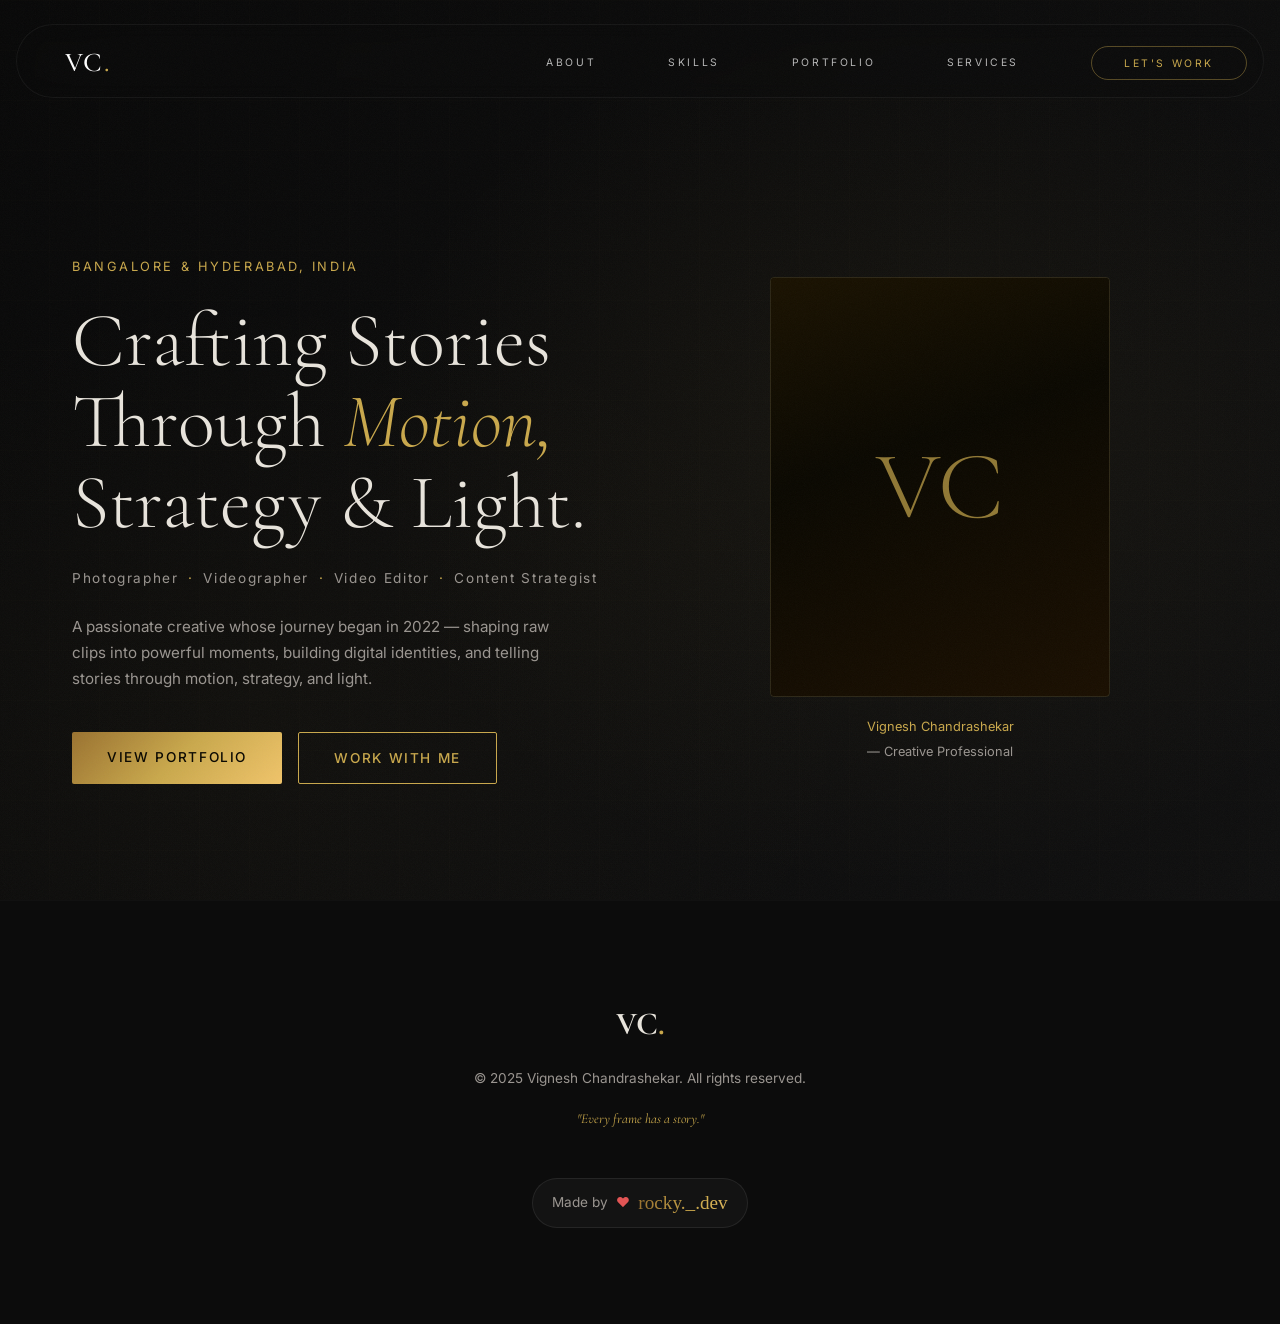
==== index.html @ b535d7fc "Fix: Finalized .html extensions across all pages and buttons for local PC stability" ====
<!DOCTYPE html>
<html lang="en">

<head>
    <meta charset="UTF-8" />
    <meta name="viewport" content="width=device-width, initial-scale=1.0" />
    <title>Vignesh Chandrashekar — Photographer · Videographer · Creative</title>
    <meta name="description"
        content="Vignesh Chandrashekar is a cinematic photographer, videographer, video editor and content strategist based in Bangalore & Hyderabad, India." />
    <link rel="preconnect" href="https://fonts.googleapis.com" />
    <link rel="preconnect" href="https://fonts.gstatic.com" crossorigin />
    <link
        href="https://fonts.googleapis.com/css2?family=Cormorant+Garamond:ital,wght@0,300;0,400;0,600;0,700;1,400&family=Inter:wght@300;400;500;600&display=swap"
        rel="stylesheet" />
    <link rel="stylesheet" href="style.css" />
</head>

<body>
    <div class="grain"></div>

    <nav id="navbar">
        <div class="nav-inner">
            <a href="./" class="nav-logo">VC<span class="gold">.</span></a>
            <ul class="nav-links">
                <li><a href="about.html">About</a></li>
                <li><a href="skills.html">Skills</a></li>
                <li><a href="portfolio.html">Portfolio</a></li>
                <li><a href="services.html">Services</a></li>
                <li><a href="contact.html" class="cta-nav">Let's Work</a></li>
            </ul>
            <button class="hamburger" id="hamburger"><span></span><span></span><span></span></button>
        </div>
    </nav>

    <div class="mobile-menu" id="mobileMenu">
        <button class="close-menu" id="closeMenu">✕</button>
        <ul>
            <li><a href="about.html" class="mmlink">About</a></li>
            <li><a href="skills.html" class="mmlink">Skills</a></li>
            <li><a href="portfolio.html" class="mmlink">Portfolio</a></li>
            <li><a href="services.html" class="mmlink">Services</a></li>
            <li><a href="contact.html" class="mmlink">Contact</a></li>
        </ul>
    </div>

    <!-- HERO -->
    <section id="home" class="hero">
        <div class="hero-bg"></div>
        <div class="hero-content">
            <div class="hero-text">
                <p class="hero-eyebrow reveal">Bangalore &amp; Hyderabad, India</p>
                <h1 class="hero-title reveal">Crafting Stories<br />Through <em
                        class="gold-italic">Motion,</em><br />Strategy &amp; Light.</h1>
                <p class="hero-roles reveal">
                    <span>Photographer</span><span class="dot">·</span>
                    <span>Videographer</span><span class="dot">·</span>
                    <span>Video Editor</span><span class="dot">·</span>
                    <span>Content Strategist</span>
                </p>
                <p class="hero-bio reveal">A passionate creative whose journey began in 2022 — shaping raw clips into
                    powerful moments, building digital identities, and telling stories through motion, strategy, and
                    light.</p>
                <div class="hero-ctas reveal">
                    <a href="portfolio.html" class="btn btn-gold">View Portfolio</a>
                    <a href="contact.html" class="btn btn-outline">Work With Me</a>
                </div>
            </div>
            <div class="hero-portrait reveal">
                <div class="portrait-frame">
                    <div class="portrait-glow"></div>
                    <div class="portrait-fallback" id="portraitFallback"><span class="monogram">VC</span></div>
                </div>
                <div class="portrait-label"><span class="gold">Vignesh Chandrashekar</span><span>— Creative
                        Professional</span></div>
            </div>
        </div>
    </section>

    <footer>
        <div class="footer-inner">
            <div class="footer-logo">VC<span class="gold">.</span></div>
            <p>© 2025 Vignesh Chandrashekar. All rights reserved.</p>
            <p class="footer-quote">"Every frame has a story."</p>
            <!-- Website Branding -->
            <a href="https://discord.gg/3VXTcXyRDQ" target="_blank" class="footer-signature">
                <span>Made by</span>
                <span class="heart">❤</span>
                <span class="name">rocky._.dev</span>
            </a>
        </div>
    </footer>

    <script src="script.js"></script>
</body>

</html>
---- style.css ----
/* ══════════════════════════════════════════
   Vignesh Chandrashekar — Portfolio
   Dark Cinematic Luxury Design
══════════════════════════════════════════ */

*,
*::before,
*::after {
    box-sizing: border-box;
    margin: 0;
    padding: 0;
}

@import url('https://fonts.googleapis.com/css2?family=Satisfy&display=swap');

:root {
    --gold: #c9a84c;
    --gold-light: #f0c46a;
    --gold-dark: #9a7230;
    --bg: #0c0c0c;
    --bg2: #111111;
    --bg3: #161616;
    --surface: #1a1a1a;
    --border: rgba(201, 168, 76, 0.15);
    --text: #e8e4dc;
    --text-dim: #9a9590;
    --font-serif: 'Cormorant Garamond', Georgia, serif;
    --font-sans: 'Inter', system-ui, sans-serif;
}

html {
    scroll-behavior: smooth;
}

body {
    background: var(--bg);
    color: var(--text);
    font-family: var(--font-sans);
    font-size: 16px;
    line-height: 1.7;
    overflow-x: hidden;
}

/* ── Film Grain ── */
.grain {
    position: fixed;
    inset: 0;
    z-index: 1000;
    pointer-events: none;
    opacity: 0.035;
    background-image: url("data:image/svg+xml,%3Csvg viewBox='0 0 256 256' xmlns='http://www.w3.org/2000/svg'%3E%3Cfilter id='n'%3E%3CfeTurbulence type='fractalNoise' baseFrequency='0.9' numOctaves='4' stitchTiles='stitch'/%3E%3C/filter%3E%3Crect width='100%25' height='100%25' filter='url(%23n)'/%3E%3C/svg%3E");
    background-repeat: repeat;
    background-size: 200px;
}

/* ── Utilities ── */
.gold {
    color: var(--gold);
}

.gold-italic {
    color: var(--gold);
    font-style: italic;
}

.container {
    max-width: 1200px;
    margin: 0 auto;
    padding: 0 2rem;
}

.section {
    padding: 100px 0;
}

.dark-alt {
    background: var(--bg2);
}

/* ── NAV ── */
#navbar {
    position: fixed;
    top: 1.5rem;
    left: 50%;
    transform: translateX(-50%);
    width: calc(100% - 2rem);
    max-width: 1400px;
    z-index: 900;
    padding: 0.8rem 3rem;
    background: rgba(10, 10, 10, 0.4);
    /* Very transparent */
    backdrop-filter: blur(8px);
    -webkit-backdrop-filter: blur(8px);
    border: 1px solid rgba(255, 255, 255, 0.05);
    /* Very thin light border */
    border-radius: 100px;
    transition: all 0.4s cubic-bezier(0.16, 1, 0.3, 1);
}

#navbar.scrolled {
    top: 1rem;
    background: rgba(10, 10, 10, 0.85);
    border-color: rgba(201, 168, 76, 0.15);
    box-shadow: 0 10px 30px rgba(0, 0, 0, 0.6);
}

.nav-inner {
    width: 100%;
    display: flex;
    align-items: center;
    justify-content: space-between;
}

.nav-logo {
    font-family: var(--font-serif);
    font-size: 1.7rem;
    /* matches image */
    font-weight: 500;
    color: #fff;
    text-decoration: none;
    letter-spacing: .05em;
    position: relative;
    top: 2px;
}

.nav-logo .gold {
    color: var(--gold);
}

.nav-links {
    list-style: none;
    display: flex;
    align-items: center;
    gap: 4.5rem;
    /* Wide gap */
    transform: translateX(2rem);
    /* Centering shift based on reference */
}

.nav-links a {
    color: rgba(255, 255, 255, 0.7);
    /* Muted white */
    text-decoration: none;
    font-size: .65rem;
    /* Small text */
    font-weight: 400;
    /* Thin text */
    letter-spacing: .25em;
    /* Extremely wide tracking */
    text-transform: uppercase;
    transition: color 0.3s ease;
}

.nav-links a.active-link,
.nav-links a.nav-active,
.nav-links a:hover {
    color: var(--gold) !important;
    transform: translateY(-1px);
}

.cta-nav {
    border: 1px solid rgba(201, 168, 76, 0.4) !important;
    /* Gold border */
    background: transparent;
    color: var(--gold) !important;
    padding: .6rem 2rem;
    border-radius: 100px;
    font-size: .65rem !important;
    /* Matches small text */
    letter-spacing: .25em;
    /* Matches links */
    transition: all .4s cubic-bezier(0.16, 1, 0.3, 1) !important;
    font-weight: 500;
}

.cta-nav:hover {
    background: rgba(201, 168, 76, 0.1) !important;
    border-color: var(--gold) !important;
    color: #fff !important;
}

/* ── Hamburger ── */
.hamburger {
    display: none;
    background: none;
    border: none;
    cursor: pointer;
    flex-direction: column;
    gap: 5px;
    padding: 4px;
}

.hamburger span {
    display: block;
    width: 24px;
    height: 1.5px;
    background: var(--text);
    transition: all .3s;
}

/* ── Mobile Menu ── */
.mobile-menu {
    position: fixed;
    inset: 0;
    z-index: 950;
    background: rgba(10, 10, 10, 0.98);
    backdrop-filter: blur(20px);
    display: flex;
    flex-direction: column;
    align-items: center;
    justify-content: center;
    transform: translateX(100%);
    transition: transform .4s cubic-bezier(.77, 0, .18, 1);
}

.mobile-menu.open {
    transform: translateX(0);
}

.mobile-menu ul {
    list-style: none;
    text-align: center;
}

.mobile-menu ul li {
    margin: 1.5rem 0;
}

.mobile-menu a {
    font-family: var(--font-serif);
    font-size: 2.5rem;
    color: var(--text);
    text-decoration: none;
    transition: color .3s;
}

.mobile-menu a:hover {
    color: var(--gold);
}

.close-menu {
    position: absolute;
    top: 1.5rem;
    right: 2rem;
    background: none;
    border: none;
    color: var(--text);
    font-size: 1.5rem;
    cursor: pointer;
}

/* ── HERO ── */
.hero {
    min-height: 100vh;
    display: flex;
    align-items: center;
    position: relative;
    overflow: hidden;
}

.hero-bg {
    position: absolute;
    inset: 0;
    background: radial-gradient(ellipse 60% 70% at 70% 50%, rgba(201, 168, 76, 0.06) 0%, transparent 70%),
        radial-gradient(ellipse 80% 80% at 20% 80%, rgba(201, 168, 76, 0.03) 0%, transparent 60%),
        linear-gradient(135deg, #080808 0%, #0f0f0f 100%);
}

.hero-bg::after {
    content: '';
    position: absolute;
    inset: 0;
    background: repeating-linear-gradient(0deg, transparent, transparent 49px, rgba(201, 168, 76, 0.02) 50px),
        repeating-linear-gradient(90deg, transparent, transparent 49px, rgba(201, 168, 76, 0.02) 50px);
}

.hero-content {
    position: relative;
    z-index: 2;
    max-width: 1200px;
    margin: 0 auto;
    padding: 0 2rem;
    display: grid;
    grid-template-columns: 1fr 1fr;
    gap: 4rem;
    align-items: center;
    width: 100%;
    padding-top: 140px;
}

.hero-eyebrow {
    font-size: .8rem;
    letter-spacing: .2em;
    text-transform: uppercase;
    color: var(--gold);
    margin-bottom: 1.5rem;
}

.hero-title {
    font-family: var(--font-serif);
    font-size: clamp(3rem, 6vw, 5.5rem);
    font-weight: 300;
    line-height: 1.05;
    margin-bottom: 1.5rem;
    color: var(--text);
}

.hero-roles {
    font-size: .85rem;
    letter-spacing: .12em;
    color: var(--text-dim);
    margin-bottom: 1.5rem;
    display: flex;
    flex-wrap: wrap;
    gap: .4rem .6rem;
}

.hero-roles .dot {
    color: var(--gold);
}

.hero-bio {
    color: var(--text-dim);
    font-size: .95rem;
    max-width: 480px;
    margin-bottom: 2.5rem;
}

.hero-ctas {
    display: flex;
    gap: 1rem;
    flex-wrap: wrap;
}

/* ── Portrait ── */
.hero-portrait {
    display: flex;
    flex-direction: column;
    align-items: center;
    gap: 1.2rem;
}

.portrait-frame {
    width: 340px;
    height: 420px;
    position: relative;
    border: 1px solid var(--border);
    border-radius: 4px;
    overflow: hidden;
}

.portrait-glow {
    position: absolute;
    inset: -2px;
    background: linear-gradient(135deg, transparent 40%, rgba(201, 168, 76, 0.3) 100%);
    z-index: 1;
    pointer-events: none;
}

.portrait-fallback {
    position: absolute;
    inset: 0;
    z-index: 2;
    display: flex;
    align-items: center;
    justify-content: center;
    background: linear-gradient(160deg, #1a1200 0%, #0a0800 40%, #1a0f00 100%);
}

.monogram {
    font-family: var(--font-serif);
    font-size: 6rem;
    color: var(--gold);
    font-weight: 300;
    opacity: .7;
}

.portrait-label {
    display: flex;
    flex-direction: column;
    align-items: center;
    gap: .2rem;
    font-size: .8rem;
    text-align: center;
}

.portrait-label span:last-child {
    color: var(--text-dim);
}

/* ── Buttons ── */
.btn {
    display: inline-block;
    padding: .85rem 2.2rem;
    font-size: .85rem;
    font-weight: 500;
    letter-spacing: .12em;
    text-transform: uppercase;
    text-decoration: none;
    border: none;
    cursor: pointer;
    border-radius: 2px;
    transition: all .3s;
}

.btn-gold {
    background: linear-gradient(135deg, var(--gold-dark), var(--gold), var(--gold-light));
    color: #0a0800;
}

.btn-gold:hover {
    transform: translateY(-2px);
    box-shadow: 0 8px 30px rgba(201, 168, 76, 0.35);
    filter: brightness(1.1);
}

.btn-outline {
    background: transparent;
    border: 1px solid var(--gold);
    color: var(--gold);
}

.btn-outline:hover {
    background: var(--gold);
    color: #000;
}

.btn-full {
    width: 100%;
    text-align: center;
}

/* ── Section Header ── */
.section-header {
    margin-bottom: 4rem;
}

.section-tag {
    font-size: .75rem;
    letter-spacing: .25em;
    text-transform: uppercase;
    color: var(--gold);
    display: block;
    margin-bottom: 1rem;
}

.section-header h2 {
    font-family: var(--font-serif);
    font-size: clamp(2.2rem, 4vw, 3.5rem);
    font-weight: 300;
    line-height: 1.15;
}

/* ── ABOUT ── */
.about-grid {
    display: grid;
    grid-template-columns: 1fr 1fr;
    gap: 5rem;
    align-items: start;
}

.about-story p {
    margin-bottom: 1.4rem;
    color: var(--text-dim);
    line-height: 1.9;
}

.about-story p strong.gold {
    font-weight: 600;
}

.quote-text {
    font-family: var(--font-serif);
    font-size: 1.25rem;
    font-style: italic;
    color: var(--gold) !important;
    border-left: 2px solid var(--gold);
    padding-left: 1.5rem;
    margin-top: 2rem !important;
}

.timeline {
    position: relative;
}

.timeline::before {
    content: '';
    position: absolute;
    left: 10px;
    top: 0;
    bottom: 0;
    width: 1px;
    background: linear-gradient(to bottom, var(--gold), transparent);
}

.timeline-item {
    display: flex;
    gap: 1.5rem;
    margin-bottom: 2.5rem;
    position: relative;
}

.tl-dot {
    width: 20px;
    height: 20px;
    border-radius: 50%;
    border: 1px solid var(--text-dim);
    background: var(--bg);
    flex-shrink: 0;
    margin-top: 4px;
    position: relative;
    z-index: 1;
}

.gold-dot {
    border-color: var(--gold);
    background: radial-gradient(circle, rgba(201, 168, 76, 0.3), transparent);
    box-shadow: 0 0 10px rgba(201, 168, 76, 0.3);
}

.tl-content {
    flex: 1;
}

.tl-year {
    font-size: .72rem;
    letter-spacing: .15em;
    text-transform: uppercase;
    color: var(--gold);
    display: block;
    margin-bottom: .3rem;
}

.tl-content h4 {
    font-family: var(--font-serif);
    font-size: 1.1rem;
    margin-bottom: .3rem;
}

.tl-content p {
    font-size: .88rem;
    color: var(--text-dim);
}

/* ── SKILLS ── */
.skills-grid {
    display: grid;
    grid-template-columns: repeat(4, 1fr);
    gap: 1.5rem;
}

.skill-card {
    background: var(--surface);
    border: 1px solid var(--border);
    border-radius: 4px;
    padding: 2rem 1.5rem;
    transition: border-color .3s, transform .3s, box-shadow .3s;
    position: relative;
    overflow: hidden;
}

.skill-card::before {
    content: '';
    position: absolute;
    top: 0;
    left: 0;
    right: 0;
    height: 2px;
    background: linear-gradient(90deg, transparent, var(--gold), transparent);
    transform: scaleX(0);
    transition: transform .4s;
}

.skill-card:hover {
    border-color: rgba(201, 168, 76, 0.4);
    transform: translateY(-4px);
    box-shadow: 0 20px 50px rgba(0, 0, 0, 0.5), 0 0 30px rgba(201, 168, 76, 0.06);
}

.skill-card:hover::before {
    transform: scaleX(1);
}

.skill-icon {
    font-size: 2rem;
    margin-bottom: 1rem;
}

.skill-card h3 {
    font-family: var(--font-serif);
    font-size: 1.1rem;
    margin-bottom: 1rem;
    color: var(--text);
}

.skill-card ul {
    list-style: none;
}

.skill-card ul li {
    font-size: .85rem;
    color: var(--text-dim);
    padding: .3rem 0;
    border-bottom: 1px solid rgba(255, 255, 255, 0.04);
}

/* ── PORTFOLIO ── */
.filter-tabs {
    display: flex;
    gap: .6rem;
    flex-wrap: wrap;
    margin-bottom: 3rem;
}

.filter-btn {
    background: transparent;
    border: 1px solid rgba(255, 255, 255, 0.12);
    color: var(--text-dim);
    padding: .5rem 1.2rem;
    border-radius: 2px;
    font-size: .78rem;
    letter-spacing: .1em;
    text-transform: uppercase;
    cursor: pointer;
    transition: all .3s;
}

.filter-btn:hover,
.filter-btn.active {
    border-color: var(--gold);
    color: var(--gold);
    background: rgba(201, 168, 76, 0.06);
}

.portfolio-grid {
    display: grid;
    grid-template-columns: repeat(3, 1fr);
    grid-auto-rows: 240px;
    gap: 1rem;
    margin-bottom: 4rem;
}

.portfolio-item.tall {
    grid-row: span 2;
}

.portfolio-item.wide {
    grid-column: span 2;
}

.portfolio-img {
    width: 100%;
    height: 100%;
    position: relative;
    overflow: hidden;
    border-radius: 3px;
    cursor: pointer;
    display: flex;
    align-items: center;
    justify-content: center;
    transition: transform .4s;
}

.portfolio-item:hover .portfolio-img {
    transform: scale(1.02);
}

.ph-icon {
    font-size: 3.5rem;
    opacity: .3;
    z-index: 1;
}

.portfolio-overlay {
    position: absolute;
    inset: 0;
    z-index: 2;
    background: linear-gradient(to top, rgba(0, 0, 0, 0.9) 0%, rgba(0, 0, 0, 0.3) 60%, transparent 100%);
    display: flex;
    flex-direction: column;
    justify-content: flex-end;
    padding: 1.5rem;
    opacity: 0;
    transition: opacity .35s;
}

.portfolio-item:hover .portfolio-overlay {
    opacity: 1;
}

.portfolio-overlay h4 {
    font-family: var(--font-serif);
    font-size: 1.1rem;
    color: var(--text);
}

.portfolio-overlay span {
    font-size: .75rem;
    color: var(--gold);
    letter-spacing: .1em;
}

/* Portfolio bg colours */
.bg1 {
    background: linear-gradient(135deg, #1a0a00 40%, #3d1f00);
}

.bg2 {
    background: linear-gradient(160deg, #0f0800 30%, #2a1500);
}

.bg3 {
    background: linear-gradient(135deg, #080d0f 40%, #0f2030);
}

.bg4 {
    background: linear-gradient(135deg, #0f0800 40%, #2e1600);
}

.bg5 {
    background: linear-gradient(135deg, #080f0a 40%, #0a2010);
}

.bg6 {
    background: linear-gradient(135deg, #050f08 40%, #0e2518);
}

.bg7 {
    background: linear-gradient(160deg, #0a0a14 30%, #15153a);
}

.bg8 {
    background: linear-gradient(135deg, #0f0c08 40%, #2a2010);
}

.bg9 {
    background: linear-gradient(135deg, #0f0800 40%, #30150a);
}

/* ── Case Study (Featured Project) ── */
.case-study {
    background: radial-gradient(circle at 100% 0%, rgba(201, 168, 76, 0.06) 0%, transparent 60%),
        linear-gradient(145deg, rgba(26, 26, 26, 0.95) 0%, rgba(12, 12, 12, 0.95) 100%);
    border: 1px solid rgba(255, 255, 255, 0.05);
    border-radius: 12px;
    padding: 4rem;
    position: relative;
    overflow: hidden;
    box-shadow: 0 40px 100px -20px rgba(0, 0, 0, 0.8), inset 0 1px 0 rgba(255, 255, 255, 0.08);
    transition: transform 0.4s ease, box-shadow 0.4s ease;
}

.case-study::after {
    content: '';
    position: absolute;
    inset: 0;
    border-radius: 12px;
    padding: 1px;
    background: linear-gradient(135deg, rgba(201, 168, 76, 0.4), transparent 50%, rgba(201, 168, 76, 0.1));
    -webkit-mask: linear-gradient(#fff 0 0) content-box, linear-gradient(#fff 0 0);
    -webkit-mask-composite: xor;
    mask-composite: exclude;
    pointer-events: none;
}

.case-study:hover {
    transform: translateY(-5px);
    box-shadow: 0 50px 120px -20px rgba(0, 0, 0, 0.9), 0 0 40px rgba(201, 168, 76, 0.05), inset 0 1px 0 rgba(255, 255, 255, 0.1);
}

.case-tag {
    font-size: .7rem;
    letter-spacing: .25em;
    text-transform: uppercase;
    color: var(--gold);
    margin-bottom: 2.5rem;
    display: inline-flex;
    align-items: center;
    gap: 12px;
}

.case-tag::before {
    content: '';
    width: 30px;
    height: 1px;
    background: var(--gold);
}

.case-grid {
    display: grid;
    grid-template-columns: 1fr 340px;
    gap: 4rem;
    align-items: center;
}

.case-info h3 {
    font-family: var(--font-serif);
    font-size: 2.8rem;
    margin-bottom: .8rem;
    background: linear-gradient(to right, #fff, var(--gold-light));
    -webkit-background-clip: text;
    -webkit-text-fill-color: transparent;
}

.case-sub {
    color: var(--gold);
    font-size: .9rem;
    margin-bottom: 2.5rem;
    letter-spacing: .05em;
}

.case-details {
    display: flex;
    flex-direction: column;
    gap: 1.5rem;
}

.case-detail-item {
    display: grid;
    grid-template-columns: 140px 1fr;
    gap: 1rem;
    align-items: baseline;
    padding-bottom: 1.5rem;
    border-bottom: 1px solid rgba(255, 255, 255, 0.03);
}

.case-detail-item:last-child {
    border-bottom: none;
    padding-bottom: 0;
}

.detail-label {
    font-size: .68rem;
    letter-spacing: .2em;
    text-transform: uppercase;
    color: var(--gold-dark);
}

.case-detail-item span:last-child {
    color: var(--text-dim);
    font-size: .95rem;
    line-height: 1.6;
}

.case-visual {
    display: flex;
    flex-direction: column;
    align-items: center;
    justify-content: center;
    gap: 3.5rem;
    padding: 2.5rem;
    background: rgba(0, 0, 0, 0.2);
    border-radius: 8px;
    border: 1px solid rgba(255, 255, 255, 0.02);
}

.case-icon {
    font-size: 6rem;
    line-height: 1;
    filter: drop-shadow(0 0 20px rgba(138, 43, 226, 0.5));
    transition: filter 0.4s ease, transform 0.4s ease;
}

.case-study:hover .case-icon {
    filter: drop-shadow(0 0 35px rgba(138, 43, 226, 0.8));
    transform: scale(1.05);
}

.case-stats {
    display: flex;
    gap: 2.5rem;
    width: 100%;
    justify-content: center;
}

.stat {
    text-align: center;
}

.stat-num {
    display: block;
    font-family: var(--font-serif);
    font-size: 2.2rem;
    color: var(--gold);
    line-height: 1.1;
    margin-bottom: .4rem;
}

.stat-label {
    font-size: .68rem;
    letter-spacing: .15em;
    color: var(--text-dim);
    text-transform: uppercase;
}

/* ── SERVICES ── */
.services-grid {
    display: grid;
    grid-template-columns: repeat(3, 1fr);
    gap: 2rem;
}

.service-card {
    background: linear-gradient(160deg, rgba(26, 26, 26, 0.95) 0%, rgba(12, 12, 12, 0.95) 100%);
    border: 1px solid rgba(255, 255, 255, 0.03);
    border-radius: 12px;
    padding: 3.5rem 2.5rem;
    display: flex;
    flex-direction: column;
    gap: 1.5rem;
    transition: transform 0.4s cubic-bezier(0.16, 1, 0.3, 1), box-shadow 0.4s ease, border-color 0.4s ease;
    position: relative;
    overflow: hidden;
    box-shadow: 0 40px 100px -20px rgba(0, 0, 0, 0.8), inset 0 1px 0 rgba(255, 255, 255, 0.04);
}

.service-card::before {
    content: '';
    position: absolute;
    top: 0;
    left: 0;
    right: 0;
    height: 3px;
    background: linear-gradient(90deg, transparent, var(--gold-dark), var(--gold-light), var(--gold-dark), transparent);
    opacity: 0.5;
    transition: opacity 0.4s ease;
}

.service-card::after {
    content: '';
    position: absolute;
    inset: 0;
    border-radius: 12px;
    padding: 1px;
    background: linear-gradient(135deg, rgba(201, 168, 76, 0.2), transparent 40%, rgba(201, 168, 76, 0.05));
    -webkit-mask: linear-gradient(#fff 0 0) content-box, linear-gradient(#fff 0 0);
    -webkit-mask-composite: xor;
    mask-composite: exclude;
    pointer-events: none;
    opacity: 0;
    transition: opacity 0.4s ease;
}

.service-card:hover {
    transform: translateY(-8px);
    border-color: rgba(255, 255, 255, 0.08);
    box-shadow: 0 50px 120px -20px rgba(0, 0, 0, 0.9), 0 0 50px rgba(201, 168, 76, 0.05), inset 0 1px 0 rgba(255, 255, 255, 0.08);
}

.service-card:hover::before {
    opacity: 1;
}

.service-card:hover::after {
    opacity: 1;
}

.service-num {
    font-family: var(--font-serif);
    font-size: 3.5rem;
    font-weight: 300;
    color: var(--gold);
    opacity: 0.15;
    line-height: 1;
    margin-bottom: -2rem;
    transition: opacity 0.4s ease, transform 0.4s ease;
}

.service-card:hover .service-num {
    opacity: 0.3;
    transform: scale(1.05) translate(-2px, -2px);
}

.service-icon {
    font-size: 2.5rem;
    margin-bottom: 0.5rem;
    filter: drop-shadow(0 0 15px rgba(201, 168, 76, 0.3));
    transition: filter 0.4s ease, transform 0.4s ease;
}

.service-card:hover .service-icon {
    filter: drop-shadow(0 0 25px rgba(201, 168, 76, 0.6));
    transform: scale(1.1);
}

.service-card h3 {
    font-family: var(--font-serif);
    font-size: 1.6rem;
    background: linear-gradient(to right, #fff, var(--gold-light));
    -webkit-background-clip: text;
    -webkit-text-fill-color: transparent;
}

.service-card ul {
    list-style: none;
    margin-bottom: 1rem;
}

.service-card ul li {
    font-size: .88rem;
    color: var(--text-dim);
    padding: .4rem 0;
    border-bottom: 1px solid rgba(255, 255, 255, 0.03);
    position: relative;
    padding-left: 1.2rem;
    line-height: 1.5;
}

.service-card ul li:last-child {
    border-bottom: none;
}

.service-card ul li::before {
    content: '✦';
    position: absolute;
    left: 0;
    top: 0.45rem;
    color: var(--gold);
    font-size: 0.6rem;
    opacity: 0.6;
}

.service-for h5 {
    font-size: .68rem;
    letter-spacing: .2em;
    text-transform: uppercase;
    color: var(--gold-dark);
    margin-bottom: .8rem;
}

.for-tags {
    display: flex;
    flex-wrap: wrap;
    gap: .5rem;
}

.for-tags span {
    font-size: .72rem;
    border: 1px solid rgba(255, 255, 255, 0.06);
    background: rgba(0, 0, 0, 0.3);
    padding: .3rem .75rem;
    border-radius: 40px;
    color: var(--text-dim);
    transition: background 0.3s, color 0.3s, border-color 0.3s;
}

.service-card:hover .for-tags span {
    border-color: rgba(201, 168, 76, 0.2);
}

.for-tags span:hover {
    background: rgba(201, 168, 76, 0.1);
    color: var(--gold-light);
}

.service-cta {
    display: inline-block;
    background: transparent;
    border: 1px solid rgba(201, 168, 76, 0.4);
    color: var(--gold);
    padding: .8rem 1.5rem;
    text-decoration: none;
    font-size: .8rem;
    font-weight: 500;
    letter-spacing: .15em;
    text-transform: uppercase;
    text-align: center;
    border-radius: 4px;
    transition: all .4s ease;
    margin-top: auto;
    cursor: pointer;
    width: 100%;
}

.service-cta:hover {
    background: linear-gradient(135deg, var(--gold-dark), var(--gold), var(--gold-light));
    color: #000;
    border-color: transparent;
    box-shadow: 0 10px 20px -5px rgba(201, 168, 76, 0.4);
    transform: translateY(-2px);
}

/* ── CONTACT ── */
.contact-grid {
    display: grid;
    grid-template-columns: 1fr 1fr;
    gap: 5rem;
    align-items: start;
}

.contact-item {
    display: flex;
    gap: 1.2rem;
    align-items: flex-start;
    margin-bottom: 2rem;
}

.c-icon {
    font-size: 1.2rem;
    width: 2.5rem;
    height: 2.5rem;
    border: 1px solid var(--border);
    border-radius: 50%;
    display: flex;
    align-items: center;
    justify-content: center;
    flex-shrink: 0;
}

.c-label {
    display: block;
    font-size: .7rem;
    letter-spacing: .15em;
    text-transform: uppercase;
    color: var(--gold);
    margin-bottom: .3rem;
}

.contact-item a,
.contact-item span {
    color: var(--text-dim);
    text-decoration: none;
    font-size: .9rem;
    transition: color .3s;
}

.contact-item a:hover {
    color: var(--gold);
}

.social-links {
    display: flex;
    flex-direction: column;
    gap: .8rem;
    margin-top: 2rem;
}

.social-btn {
    display: flex;
    align-items: center;
    gap: .8rem;
    color: var(--text-dim);
    text-decoration: none;
    font-size: .88rem;
    border: 1px solid var(--border);
    padding: .7rem 1.2rem;
    border-radius: 2px;
    transition: all .3s;
}

.social-btn:hover {
    border-color: var(--gold);
    color: var(--gold);
    background: rgba(201, 168, 76, 0.05);
}

/* ── Form ── */
.contact-form {
    display: flex;
    flex-direction: column;
    gap: 2rem;
}

.form-group {
    position: relative;
}

.form-group input,
.form-group textarea,
.form-group select {
    width: 100%;
    background: transparent;
    border: none;
    border-bottom: 1px solid rgba(255, 255, 255, 0.1);
    color: var(--text);
    font-family: var(--font-sans);
    font-size: .95rem;
    padding: 1rem 0 .6rem;
    outline: none;
    transition: border-color .3s;
    -webkit-appearance: none;
}

.form-group select {
    cursor: pointer;
}

.form-group option {
    background: var(--surface);
}

.form-group label {
    position: absolute;
    left: 0;
    top: 1rem;
    color: var(--text-dim);
    font-size: .85rem;
    transition: all .25s;
    pointer-events: none;
}

.form-group input:focus~label,
.form-group input:not(:placeholder-shown)~label,
.form-group textarea:focus~label,
.form-group textarea:not(:placeholder-shown)~label {
    top: -.4rem;
    font-size: .7rem;
    color: var(--gold);
    letter-spacing: .1em;
}

.select-label {
    top: -.4rem !important;
    font-size: .7rem !important;
    color: var(--gold) !important;
    letter-spacing: .1em !important;
}

.form-line {
    position: absolute;
    bottom: 0;
    left: 0;
    right: 0;
    height: 1px;
    background: var(--gold);
    transform: scaleX(0);
    transform-origin: left;
    transition: transform .35s;
}

.form-group:focus-within .form-line {
    transform: scaleX(1);
}

.form-group textarea {
    resize: none;
}

/* ── FOOTER ── */
footer {
    border-top: 1px solid var(--border);
    padding: 3rem 2rem;
}

.footer-inner {
    max-width: 1200px;
    margin: 0 auto;
    display: flex;
    flex-direction: column;
    align-items: center;
    gap: 1rem;
    text-align: center;
}

.footer-logo {
    font-family: var(--font-serif);
    font-size: 2rem;
    font-weight: 700;
}

footer p {
    color: var(--text-dim);
    font-size: .85rem;
}

.footer-quote {
    font-family: var(--font-serif);
    font-style: italic;
    color: var(--gold) !important;
}

/* ── Page Banner (inner pages) ── */
.page-banner {
    position: relative;
    padding: 160px 2rem 80px;
    overflow: hidden;
    text-align: center;
}

.page-banner-bg {
    position: absolute;
    inset: 0;
    background: radial-gradient(ellipse 70% 60% at 50% 100%, rgba(201, 168, 76, 0.08) 0%, transparent 70%),
        linear-gradient(180deg, #080808 0%, #0f0f0f 100%);
}

.page-banner-bg::after {
    content: '';
    position: absolute;
    bottom: 0;
    left: 0;
    right: 0;
    height: 1px;
    background: linear-gradient(90deg, transparent, var(--gold), transparent);
}

.page-banner-content {
    position: relative;
    z-index: 2;
    max-width: 700px;
    margin: 0 auto;
}

.page-banner-content h1 {
    font-family: var(--font-serif);
    font-size: clamp(2.5rem, 5vw, 4.5rem);
    font-weight: 300;
    line-height: 1.1;
    margin: 1rem 0;
}

.page-banner-content p {
    color: var(--text-dim);
    font-size: .9rem;
    letter-spacing: .1em;
}

/* ── Nav active state (page-level) ── */
.nav-links a.nav-active {
    color: var(--gold) !important;
}

.nav-active-cta {
    background: var(--gold) !important;
    color: #000 !important;
}

/* ── Reveal Animations ── */
.reveal {
    opacity: 0;
    transform: translateY(30px);
    transition: opacity .7s ease, transform .7s ease;
}

.reveal.visible {
    opacity: 1;
    transform: translateY(0);
}

/* ── Responsive ── */
@media (max-width: 1024px) {
    .skills-grid {
        grid-template-columns: repeat(2, 1fr);
    }

    .services-grid {
        grid-template-columns: repeat(2, 1fr);
    }

    .about-grid {
        grid-template-columns: 1fr;
    }

    .case-grid {
        grid-template-columns: 1fr;
    }
}

@media (max-width: 768px) {
    #navbar {
        width: calc(100% - 1.5rem);
        padding: 0.6rem 1.5rem;
        top: 1rem;
    }

    #navbar.scrolled {
        padding: 0.6rem 1.5rem;
        top: 0.8rem;
    }

    .nav-logo {
        font-size: 1.4rem;
    }

    .nav-links {
        display: none;
    }

    .hamburger {
        display: flex;
    }

    .hero-content {
        grid-template-columns: 1fr;
        gap: 3rem;
        padding-top: 100px;
    }

    .hero-portrait {
        order: -1;
    }

    .portrait-frame {
        width: 260px;
        height: 320px;
    }

    .about-grid {
        gap: 3rem;
    }

    .portfolio-grid {
        grid-template-columns: repeat(2, 1fr);
        grid-auto-rows: 200px;
    }

    .portfolio-item.wide {
        grid-column: span 1;
    }

    .services-grid {
        grid-template-columns: 1fr;
    }

    .skills-grid {
        grid-template-columns: 1fr 1fr;
    }

    .contact-grid {
        grid-template-columns: 1fr;
        gap: 3rem;
    }

    .section {
        padding: 70px 0;
    }
}

@media (max-width: 480px) {
    #navbar {
        width: calc(100% - 1rem);
        padding: 0.5rem 1rem;
    }

    .portfolio-grid {
        grid-template-columns: 1fr;
    }

    .portfolio-item.tall,
    .portfolio-item.wide {
        grid-row: auto;
        grid-column: auto;
    }

    .skills-grid {
        grid-template-columns: 1fr;
    }

    .case-stats {
        flex-direction: column;
    }
}

/* ── Modal (Let's Collaborate) ── */
.modal-overlay {
    position: fixed;
    inset: 0;
    z-index: 2000;
    background: rgba(10, 10, 10, 0.85);
    backdrop-filter: blur(8px);
    display: flex;
    align-items: center;
    justify-content: center;
    padding: 2rem;
    opacity: 0;
    pointer-events: none;
    transition: opacity 0.3s ease;
}

.modal-overlay.open {
    opacity: 1;
    pointer-events: auto;
}

.modal-box {
    background: var(--surface);
    border: 1px solid var(--border);
    border-radius: 8px;
    width: 100%;
    max-width: 500px;
    padding: 3rem;
    position: relative;
    transform: translateY(20px) scale(0.95);
    transition: transform 0.4s cubic-bezier(0.16, 1, 0.3, 1);
    box-shadow: 0 40px 100px -20px rgba(0, 0, 0, 0.8), inset 0 1px 0 rgba(255, 255, 255, 0.05);
}

.modal-overlay.open .modal-box {
    transform: translateY(0) scale(1);
}

.modal-box::before {
    content: '';
    position: absolute;
    top: 0;
    left: 0;
    right: 0;
    height: 2px;
    background: linear-gradient(90deg, transparent, var(--gold), transparent);
}

.close-modal {
    position: absolute;
    top: 1.5rem;
    right: 1.5rem;
    background: none;
    border: none;
    font-size: 1.2rem;
    color: var(--dim);
    cursor: pointer;
    transition: color 0.2s;
}

.close-modal:hover {
    color: var(--gold);
}

.modal-header {
    text-align: center;
    margin-bottom: 2.5rem;
}

.modal-header h2 {
    font-family: var(--font-serif);
    font-size: 2rem;
    color: var(--gold);
    margin-bottom: .5rem;
}

.modal-header p {
    font-size: .85rem;
    color: var(--text-dim);
}

/* Modal uses form styles from .contact-form, fixing inheritance issues */
.modal-box .form-group input,
.modal-box .form-group textarea,
.modal-box .form-group select {
    color: var(--text);
    /* Forces white text */
}

.modal-box .form-group option {
    background: var(--surface);
    color: var(--text);
}

.modal-box .form-group label {
    color: var(--text-dim);
}

.modal-box .form-group input:focus~label,
.modal-box .form-group input:not(:placeholder-shown)~label,
.modal-box .form-group textarea:focus~label,
.modal-box .form-group textarea:not(:placeholder-shown)~label {
    color: var(--gold);
}

.btn-modal-submit {
    border-radius: 4px;
    padding: 1rem;
    margin-top: 1rem;
}

@media (max-width: 640px) {
    .modal-box {
        padding: 2rem 1.5rem;
    }
}

/* ── Custom Floating Signature ── */
.footer-signature {
    display: inline-flex;
    align-items: center;
    gap: 0.5rem;
    padding: 0.5rem 1.2rem;
    background: rgba(255, 255, 255, 0.03);
    border: 1px solid rgba(255, 255, 255, 0.08);
    border-radius: 50px;
    text-decoration: none;
    margin-top: 2rem;
    color: var(--text-dim);
    font-size: 0.85rem;
    transition: all 0.3s ease;
}

.footer-signature:hover {
    background: rgba(255, 255, 255, 0.06);
    border-color: var(--gold-dark);
    transform: translateY(-2px);
}

.footer-signature .heart {
    color: #e25555;
    animation: heartbeat 1.5s infinite;
}

@keyframes heartbeat {

    0%,
    100% {
        transform: scale(1);
    }

    50% {
        transform: scale(1.15);
    }
}

.footer-signature .name {
    /* Unique flowing font */
    font-family: 'Satisfy', cursive;
    font-size: 1.2rem;
    font-weight: 400;

    /* Gold gradient text to match theme */
    background: linear-gradient(90deg,
            var(--gold-dark),
            var(--gold),
            var(--gold-light),
            var(--gold-dark));
    background-size: 200% auto;
    color: #fff;
    background-clip: text;
    -webkit-background-clip: text;
    -webkit-text-fill-color: transparent;

    /* Animation for the gold shimmer */
    animation: shimmerGold 4s linear infinite;
}

@keyframes shimmerGold {
    to {
        background-position: 200% center;
    }
}

@media (max-width: 768px) {
    .hero-title {
        font-size: 2.2rem;
        line-height: 1.2;
    }

    .hero-content {
        padding-top: 4rem;
    }

    .portrait-wrapper {
        width: 280px;
        height: 380px;
    }

    .footer-signature {
        margin-top: 1.5rem;
        padding: 0.4rem 1rem;
    }

    .footer-signature .name {
        font-size: 1rem;
    }
}

/* ── Footer Background ── */
footer {
    background: var(--bg) !important;
    padding: 6rem 0;
    text-align: center;
    border-top: 1px solid rgba(255, 255, 255, 0.02);
}
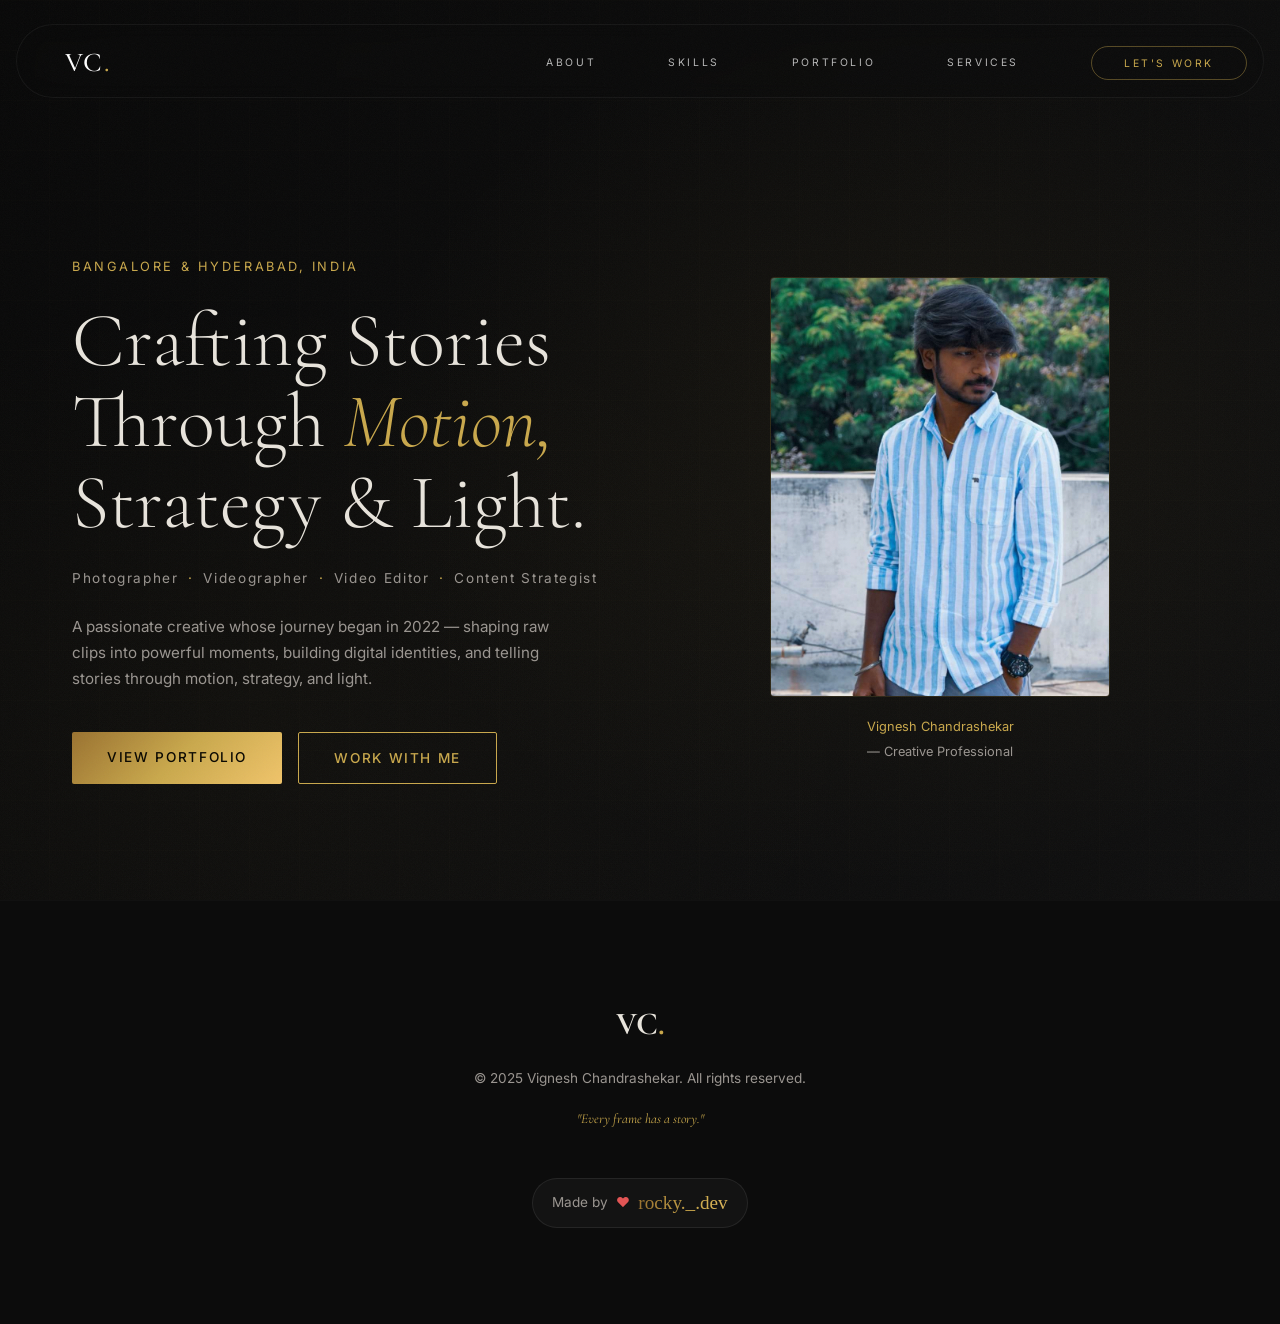
==== commit 059c3784: "feat: integrate profile picture into homepage and about page" ====
--- a/index.html
+++ b/index.html
@@ -20,7 +20,7 @@
 
     <nav id="navbar">
         <div class="nav-inner">
-            <a href="./" class="nav-logo">VC<span class="gold">.</span></a>
+            <a href="index.html" class="nav-logo">VC<span class="gold">.</span></a>
             <ul class="nav-links">
                 <li><a href="about.html">About</a></li>
                 <li><a href="skills.html">Skills</a></li>
@@ -68,6 +68,7 @@
             <div class="hero-portrait reveal">
                 <div class="portrait-frame">
                     <div class="portrait-glow"></div>
+                    <img src="portrait.jpg" alt="Vignesh Chandrashekar" class="portrait-image">
                     <div class="portrait-fallback" id="portraitFallback"><span class="monogram">VC</span></div>
                 </div>
                 <div class="portrait-label"><span class="gold">Vignesh Chandrashekar</span><span>— Creative
--- a/style.css
+++ b/style.css
@@ -357,6 +357,20 @@
     pointer-events: none;
 }
 
+.portrait-image {
+    position: absolute;
+    inset: 0;
+    width: 100%;
+    height: 100%;
+    object-fit: cover;
+    z-index: 3;
+    transition: transform 0.6s cubic-bezier(0.16, 1, 0.3, 1);
+}
+
+.portrait-frame:hover .portrait-image {
+    transform: scale(1.05);
+}
+
 .portrait-fallback {
     position: absolute;
     inset: 0;
@@ -457,6 +471,16 @@
     grid-template-columns: 1fr 1fr;
     gap: 5rem;
     align-items: start;
+}
+
+.about-portrait-wrap {
+    margin-bottom: 2.5rem;
+}
+
+.about-portrait-wrap .portrait-frame {
+    width: 100%;
+    max-width: 400px;
+    height: 500px;
 }
 
 .about-story p {
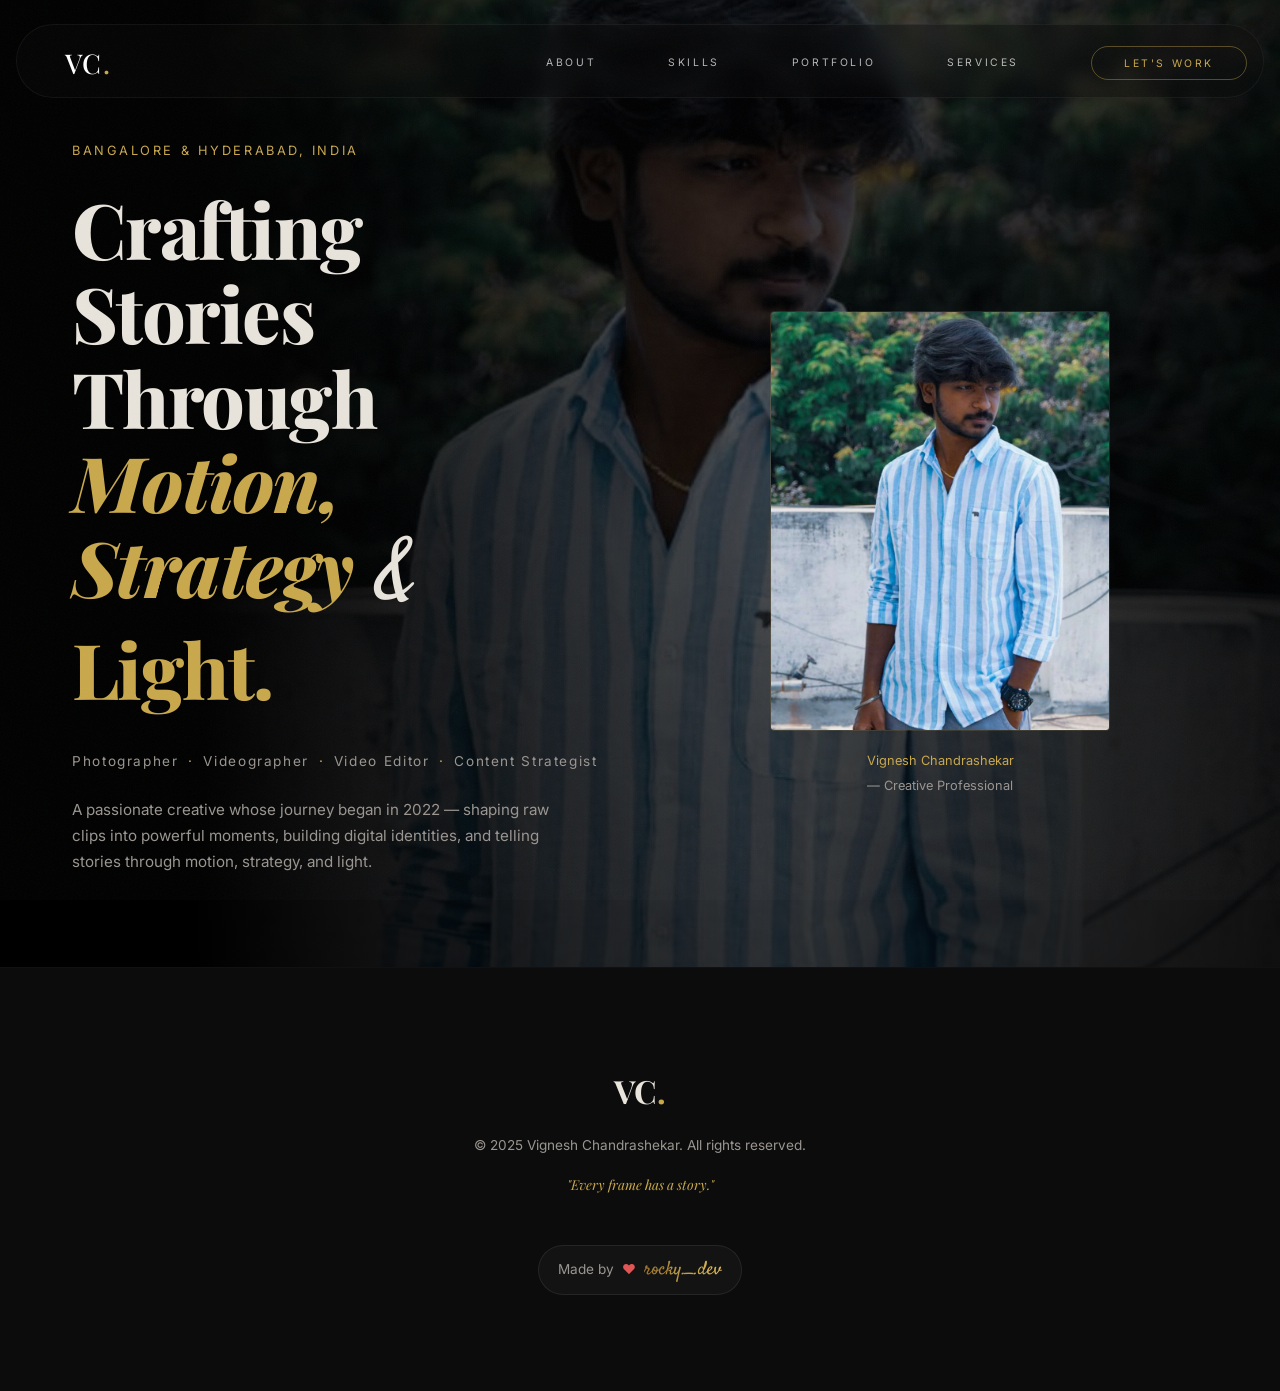
==== commit 46dc2de1: "Refine heading styling and add home page background image" ====
--- a/index.html
+++ b/index.html
@@ -10,7 +10,7 @@
     <link rel="preconnect" href="https://fonts.googleapis.com" />
     <link rel="preconnect" href="https://fonts.gstatic.com" crossorigin />
     <link
-        href="https://fonts.googleapis.com/css2?family=Cormorant+Garamond:ital,wght@0,300;0,400;0,600;0,700;1,400&family=Inter:wght@300;400;500;600&display=swap"
+        href="https://fonts.googleapis.com/css2?family=Playfair+Display:ital,wght@0,400..900;1,400..900&family=Satisfy&family=Inter:wght@300;400;500;600&display=swap"
         rel="stylesheet" />
     <link rel="stylesheet" href="style.css" />
 </head>
@@ -50,7 +50,8 @@
             <div class="hero-text">
                 <p class="hero-eyebrow reveal">Bangalore &amp; Hyderabad, India</p>
                 <h1 class="hero-title reveal">Crafting Stories<br />Through <em
-                        class="gold-italic">Motion,</em><br />Strategy &amp; Light.</h1>
+                        class="gold-italic">Motion,</em><br /><em class="gold-italic">Strategy</em> <span
+                        class="ampersand">&amp;</span> <span class="gold">Light.</span></h1>
                 <p class="hero-roles reveal">
                     <span>Photographer</span><span class="dot">·</span>
                     <span>Videographer</span><span class="dot">·</span>
--- a/style.css
+++ b/style.css
@@ -24,8 +24,17 @@
     --border: rgba(201, 168, 76, 0.15);
     --text: #e8e4dc;
     --text-dim: #9a9590;
-    --font-serif: 'Cormorant Garamond', Georgia, serif;
+    --font-serif: 'Playfair Display', serif;
     --font-sans: 'Inter', system-ui, sans-serif;
+}
+
+.ampersand {
+    font-family: 'Satisfy', cursive;
+    font-weight: 400;
+    font-size: 1.1em;
+    font-style: normal;
+    margin: 0 0.1em;
+    color: var(--text);
 }
 
 html {
@@ -261,18 +270,24 @@
 .hero-bg {
     position: absolute;
     inset: 0;
-    background: radial-gradient(ellipse 60% 70% at 70% 50%, rgba(201, 168, 76, 0.06) 0%, transparent 70%),
-        radial-gradient(ellipse 80% 80% at 20% 80%, rgba(201, 168, 76, 0.03) 0%, transparent 60%),
-        linear-gradient(135deg, #080808 0%, #0f0f0f 100%);
+    background:
+        linear-gradient(to right, rgba(12, 12, 12, 1) 15%, rgba(12, 12, 12, 0.4) 60%, rgba(12, 12, 12, 0.8) 100%),
+        linear-gradient(rgba(12, 12, 12, 0.2), rgba(12, 12, 12, 0.6)),
+        url('portrait.jpg');
+    background-size: cover;
+    background-position: center 20%;
+    filter: grayscale(40%) contrast(1.1) brightness(0.9);
 }
 
 .hero-bg::after {
     content: '';
     position: absolute;
     inset: 0;
-    background: repeating-linear-gradient(0deg, transparent, transparent 49px, rgba(201, 168, 76, 0.02) 50px),
-        repeating-linear-gradient(90deg, transparent, transparent 49px, rgba(201, 168, 76, 0.02) 50px);
-}
+    background: repeating-linear-gradient(0deg, transparent, transparent 49px, rgba(201, 168, 76, 0.01) 50px),
+        repeating-linear-gradient(90deg, transparent, transparent 49px, rgba(201, 168, 76, 0.01) 50px);
+    opacity: 0.5;
+}
+
 
 .hero-content {
     position: relative;
@@ -299,10 +314,11 @@
 .hero-title {
     font-family: var(--font-serif);
     font-size: clamp(3rem, 6vw, 5.5rem);
-    font-weight: 300;
-    line-height: 1.05;
-    margin-bottom: 1.5rem;
+    font-weight: 800;
+    line-height: 1.1;
+    margin-bottom: 2.5rem;
     color: var(--text);
+    letter-spacing: -0.02em;
 }
 
 .hero-roles {
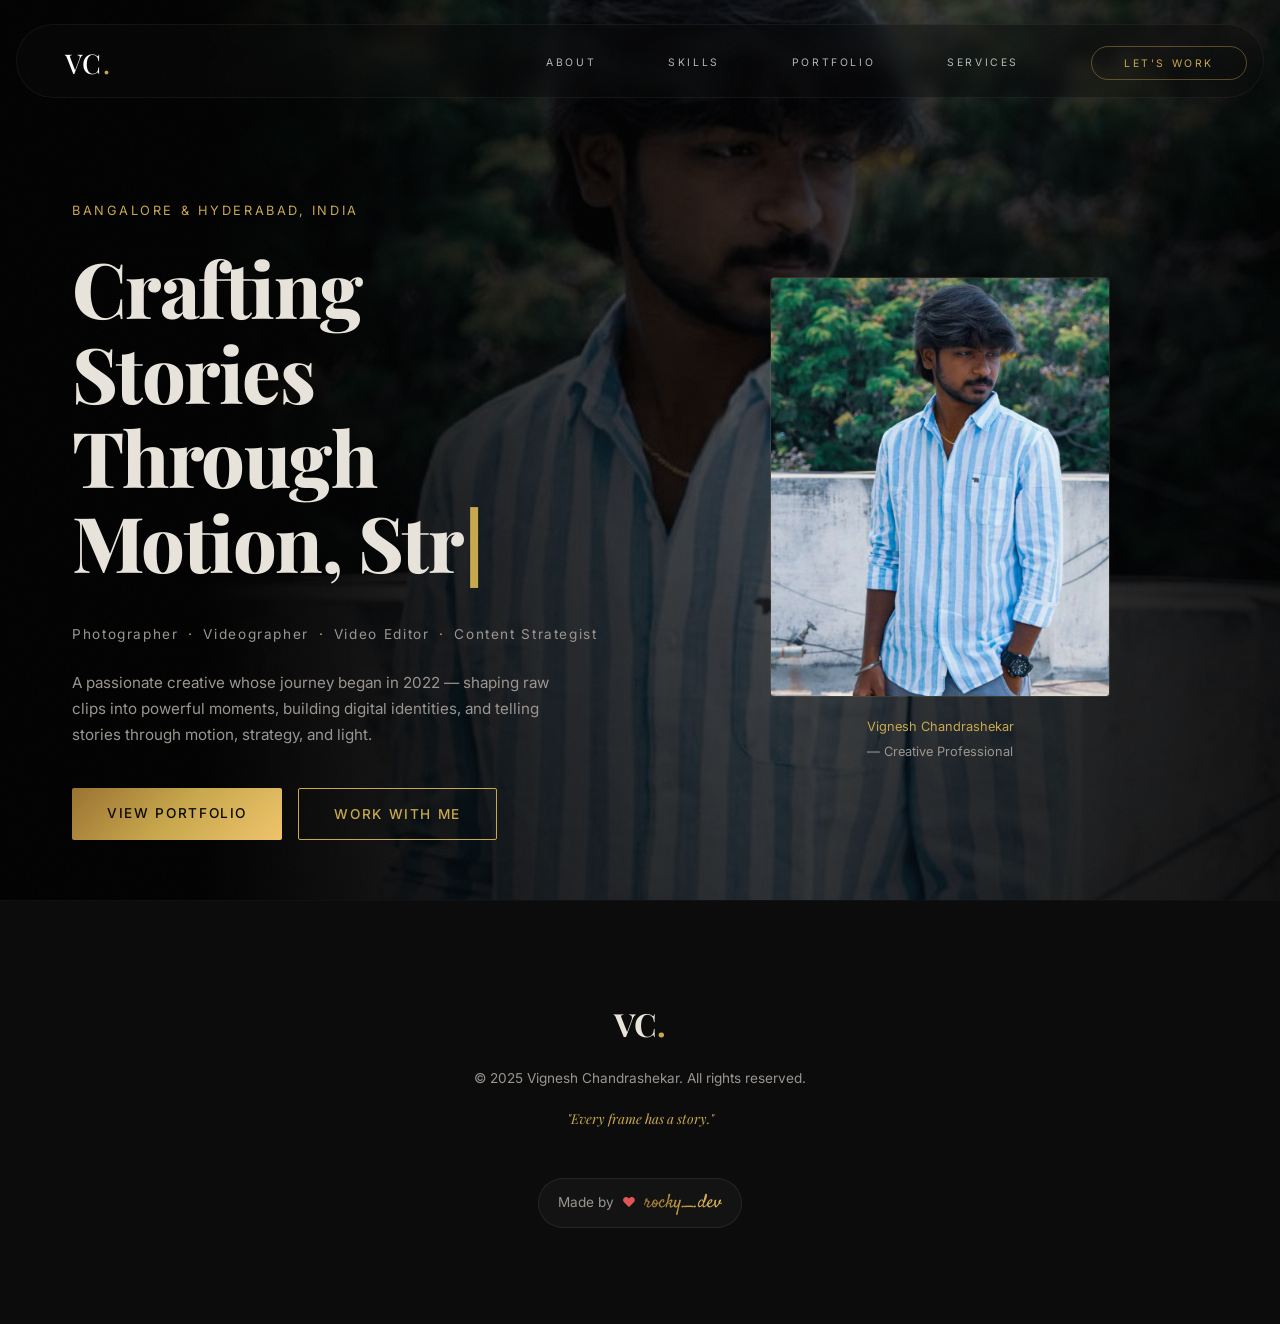
==== commit 90a96f31: "feat: add typing effect on scroll for all major headers" ====
--- a/index.html
+++ b/index.html
@@ -35,6 +35,7 @@
     <div class="mobile-menu" id="mobileMenu">
         <button class="close-menu" id="closeMenu">✕</button>
         <ul>
+            <li><a href="index.html" class="mmlink nav-active">Home</a></li>
             <li><a href="about.html" class="mmlink">About</a></li>
             <li><a href="skills.html" class="mmlink">Skills</a></li>
             <li><a href="portfolio.html" class="mmlink">Portfolio</a></li>
@@ -49,7 +50,7 @@
         <div class="hero-content">
             <div class="hero-text">
                 <p class="hero-eyebrow reveal">Bangalore &amp; Hyderabad, India</p>
-                <h1 class="hero-title reveal">Crafting Stories<br />Through <em
+                <h1 class="hero-title type-text">Crafting Stories<br />Through <em
                         class="gold-italic">Motion,</em><br /><em class="gold-italic">Strategy</em> <span
                         class="ampersand">&amp;</span> <span class="gold">Light.</span></h1>
                 <p class="hero-roles reveal">
--- a/style.css
+++ b/style.css
@@ -35,6 +35,35 @@
     font-style: normal;
     margin: 0 0.1em;
     color: var(--text);
+}
+
+/* ── Typing Effect ── */
+.type-text {
+    opacity: 0;
+    transition: opacity 0.3s ease;
+}
+
+.type-text.typing-started {
+    position: relative;
+}
+
+.type-text.typing-started:not(.typing-done)::after {
+    content: '|';
+    animation: blink 0.7s infinite;
+    color: var(--gold);
+    margin-left: 2px;
+}
+
+@keyframes blink {
+
+    0%,
+    100% {
+        opacity: 1;
+    }
+
+    50% {
+        opacity: 0;
+    }
 }
 
 html {
@@ -243,7 +272,8 @@
     transition: color .3s;
 }
 
-.mobile-menu a:hover {
+.mobile-menu a:hover,
+.mobile-menu a.nav-active {
     color: var(--gold);
 }
 
@@ -798,6 +828,7 @@
     padding: 1px;
     background: linear-gradient(135deg, rgba(201, 168, 76, 0.4), transparent 50%, rgba(201, 168, 76, 0.1));
     -webkit-mask: linear-gradient(#fff 0 0) content-box, linear-gradient(#fff 0 0);
+    mask: linear-gradient(#fff 0 0) content-box, linear-gradient(#fff 0 0);
     -webkit-mask-composite: xor;
     mask-composite: exclude;
     pointer-events: none;
@@ -839,6 +870,7 @@
     margin-bottom: .8rem;
     background: linear-gradient(to right, #fff, var(--gold-light));
     -webkit-background-clip: text;
+    background-clip: text;
     -webkit-text-fill-color: transparent;
 }
 
@@ -974,6 +1006,7 @@
     padding: 1px;
     background: linear-gradient(135deg, rgba(201, 168, 76, 0.2), transparent 40%, rgba(201, 168, 76, 0.05));
     -webkit-mask: linear-gradient(#fff 0 0) content-box, linear-gradient(#fff 0 0);
+    mask: linear-gradient(#fff 0 0) content-box, linear-gradient(#fff 0 0);
     -webkit-mask-composite: xor;
     mask-composite: exclude;
     pointer-events: none;
@@ -1028,6 +1061,7 @@
     font-size: 1.6rem;
     background: linear-gradient(to right, #fff, var(--gold-light));
     -webkit-background-clip: text;
+    background-clip: text;
     -webkit-text-fill-color: transparent;
 }
 
@@ -1219,6 +1253,7 @@
     outline: none;
     transition: border-color .3s;
     -webkit-appearance: none;
+    appearance: none;
 }
 
 .form-group select {
@@ -1685,9 +1720,8 @@
         padding-top: 4rem;
     }
 
-    .portrait-wrapper {
-        width: 280px;
-        height: 380px;
+    .hero-content {
+        padding-top: 4rem;
     }
 
     .footer-signature {
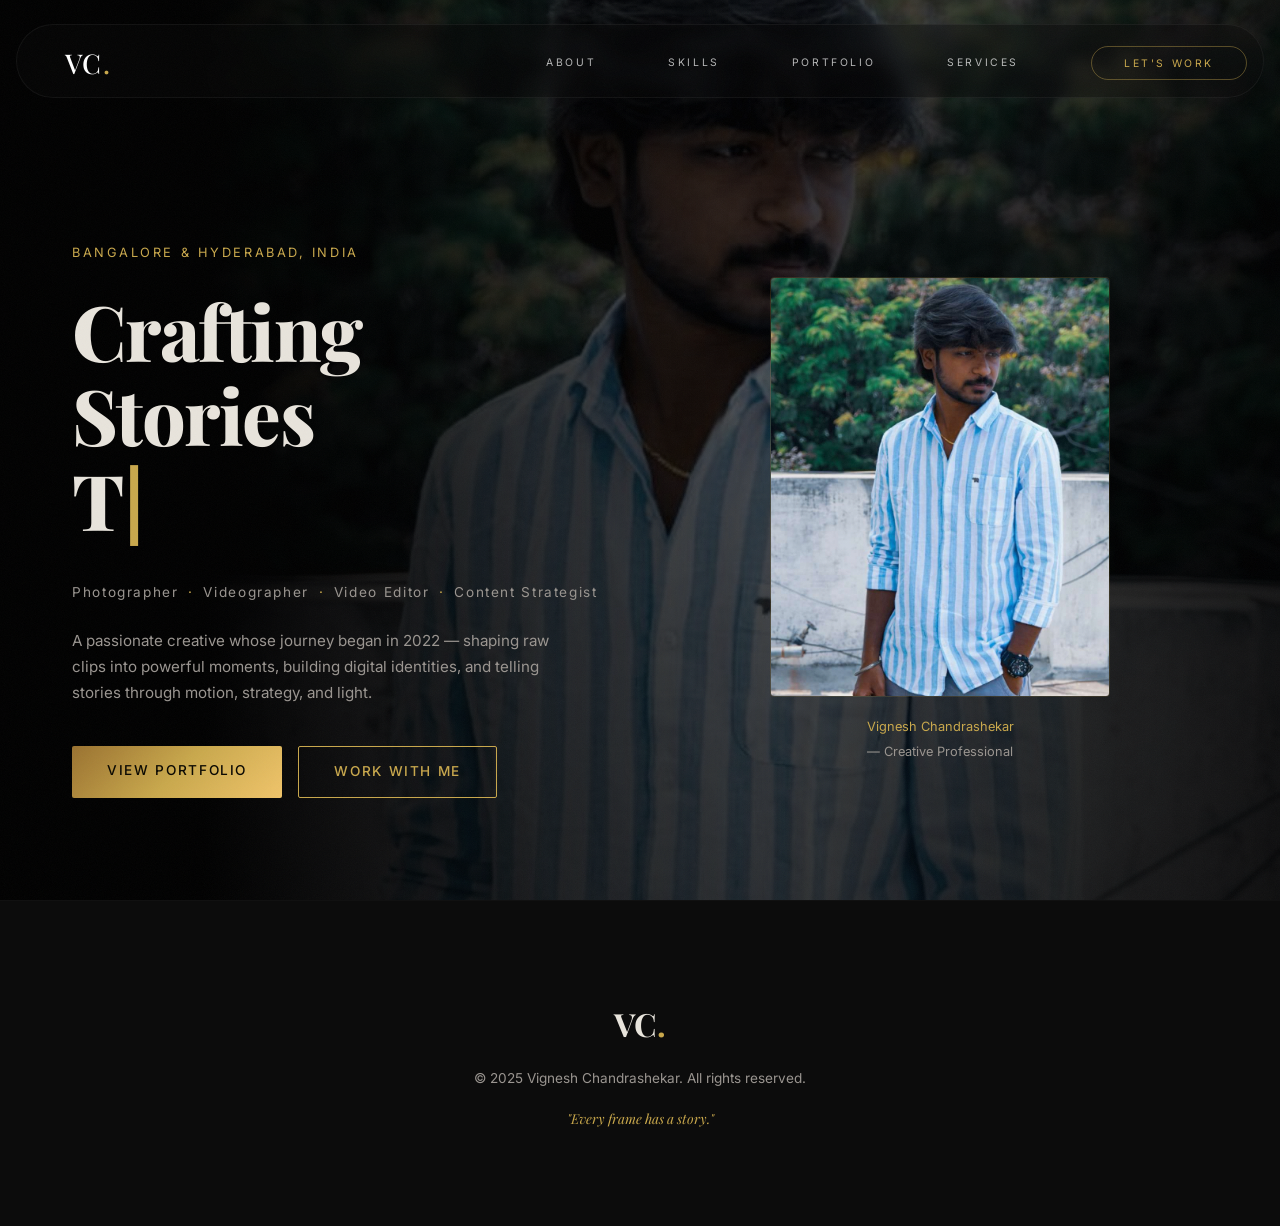
==== commit b5f62fd1: "Refine portfolio: refresh images, optimize categories, add lightbox, enhance mobile view, and remove" ====
--- a/index.html
+++ b/index.html
@@ -84,12 +84,6 @@
             <div class="footer-logo">VC<span class="gold">.</span></div>
             <p>© 2025 Vignesh Chandrashekar. All rights reserved.</p>
             <p class="footer-quote">"Every frame has a story."</p>
-            <!-- Website Branding -->
-            <a href="https://discord.gg/3VXTcXyRDQ" target="_blank" class="footer-signature">
-                <span>Made by</span>
-                <span class="heart">❤</span>
-                <span class="name">rocky._.dev</span>
-            </a>
         </div>
     </footer>
 
--- a/style.css
+++ b/style.css
@@ -699,112 +699,174 @@
 .filter-btn.active {
     border-color: var(--gold);
     color: var(--gold);
-    background: rgba(201, 168, 76, 0.06);
+    background: rgba(201, 168, 76, 0.08);
+    transform: translateY(-2px);
+    box-shadow: 0 4px 15px rgba(201, 168, 76, 0.1);
+}
+
+.filter-btn:active {
+    transform: translateY(0);
 }
 
 .portfolio-grid {
-    display: grid;
-    grid-template-columns: repeat(3, 1fr);
-    grid-auto-rows: 240px;
-    gap: 1rem;
+    column-count: 3;
+    column-gap: 1rem;
     margin-bottom: 4rem;
-}
-
-.portfolio-item.tall {
-    grid-row: span 2;
-}
-
-.portfolio-item.wide {
-    grid-column: span 2;
+    transition: column-count 0.4s ease;
+}
+
+.portfolio-item {
+    display: inline-block;
+    width: 100%;
+    margin-bottom: 1rem;
+    break-inside: avoid;
+    position: relative;
+    opacity: 1;
+    transform: translateY(0) scale(1);
 }
 
 .portfolio-img {
     width: 100%;
-    height: 100%;
     position: relative;
     overflow: hidden;
     border-radius: 3px;
     cursor: pointer;
-    display: flex;
-    align-items: center;
-    justify-content: center;
+    background-size: cover;
+    background-position: center;
+    background-repeat: no-repeat;
+    background-color: #0c0c0c;
     transition: transform .4s;
 }
 
-.portfolio-item:hover .portfolio-img {
-    transform: scale(1.02);
-}
-
-.ph-icon {
-    font-size: 3.5rem;
-    opacity: .3;
-    z-index: 1;
-}
-
-.portfolio-overlay {
-    position: absolute;
-    inset: 0;
-    z-index: 2;
-    background: linear-gradient(to top, rgba(0, 0, 0, 0.9) 0%, rgba(0, 0, 0, 0.3) 60%, transparent 100%);
-    display: flex;
-    flex-direction: column;
-    justify-content: flex-end;
-    padding: 1.5rem;
-    opacity: 0;
-    transition: opacity .35s;
-}
-
-.portfolio-item:hover .portfolio-overlay {
-    opacity: 1;
-}
-
-.portfolio-overlay h4 {
-    font-family: var(--font-serif);
-    font-size: 1.1rem;
-    color: var(--text);
-}
-
-.portfolio-overlay span {
-    font-size: .75rem;
-    color: var(--gold);
-    letter-spacing: .1em;
-}
-
-/* Portfolio bg colours */
-.bg1 {
-    background: linear-gradient(135deg, #1a0a00 40%, #3d1f00);
-}
-
-.bg2 {
-    background: linear-gradient(160deg, #0f0800 30%, #2a1500);
-}
-
-.bg3 {
-    background: linear-gradient(135deg, #080d0f 40%, #0f2030);
-}
-
-.bg4 {
-    background: linear-gradient(135deg, #0f0800 40%, #2e1600);
-}
-
-.bg5 {
-    background: linear-gradient(135deg, #080f0a 40%, #0a2010);
-}
-
-.bg6 {
-    background: linear-gradient(135deg, #050f08 40%, #0e2518);
-}
-
-.bg7 {
-    background: linear-gradient(160deg, #0a0a14 30%, #15153a);
-}
-
-.bg8 {
-    background: linear-gradient(135deg, #0f0c08 40%, #2a2010);
-}
-
-.bg9 {
-    background: linear-gradient(135deg, #0f0800 40%, #30150a);
+/* ── Portfolio bg images (Fresh Refresh) ── */
+.port-1 {
+    background-image: url('assets/images/port_1.jpg');
+    aspect-ratio: 0.6667;
+}
+
+.port-2 {
+    background-image: url('assets/images/port_2.jpg');
+    aspect-ratio: 1.5;
+}
+
+.port-3 {
+    background-image: url('assets/images/port_3.jpg');
+    aspect-ratio: 1.5;
+}
+
+.port-4 {
+    background-image: url('assets/images/port_4.jpg');
+    aspect-ratio: 1.4969;
+}
+
+.port-5 {
+    background-image: url('assets/images/port_5.jpg');
+    aspect-ratio: 0.7142;
+}
+
+.port-6 {
+    background-image: url('assets/images/port_6.jpg');
+    aspect-ratio: 0.6667;
+}
+
+.port-7 {
+    background-image: url('assets/images/port_7.jpg');
+    aspect-ratio: 1.5052;
+}
+
+.port-8 {
+    background-image: url('assets/images/port_8.jpg');
+    aspect-ratio: 0.7143;
+}
+
+.port-9 {
+    background-image: url('assets/images/port_9.jpg');
+    aspect-ratio: 0.7143;
+}
+
+.port-10 {
+    background-image: url('assets/images/port_10.jpg');
+    aspect-ratio: 0.7143;
+}
+
+.port-11 {
+    background-image: url('assets/images/port_11.jpg');
+    aspect-ratio: 0.6916;
+}
+
+.port-12 {
+    background-image: url('assets/images/port_12.jpg');
+    aspect-ratio: 0.6667;
+}
+
+.port-13 {
+    background-image: url('assets/images/port_13.jpg');
+    aspect-ratio: 0.7142;
+}
+
+.port-14 {
+    background-image: url('assets/images/port_14.jpg');
+    aspect-ratio: 0.7143;
+}
+
+.port-15 {
+    background-image: url('assets/images/port_15.jpg');
+    aspect-ratio: 1.5;
+}
+
+.port-16 {
+    background-image: url('assets/images/port_16.jpg');
+    aspect-ratio: 0.9374;
+}
+
+.port-17 {
+    background-image: url('assets/images/port_17.jpg');
+    aspect-ratio: 1.7778;
+}
+
+.port-18 {
+    background-image: url('assets/images/port_18.jpg');
+    aspect-ratio: 2.376;
+}
+
+.port-19 {
+    background-image: url('assets/images/port_19.jpg');
+    aspect-ratio: 1.5;
+}
+
+.port-20 {
+    background-image: url('assets/images/port_20.jpg');
+    aspect-ratio: 0.6667;
+}
+
+.port-21 {
+    background-image: url('assets/images/port_21.jpg');
+    aspect-ratio: 0.6667;
+}
+
+.port-22 {
+    background-image: url('assets/images/port_22.jpg');
+    aspect-ratio: 3.8868;
+}
+
+.port-23 {
+    background-image: url('assets/images/port_23.jpg');
+    aspect-ratio: 1.5006;
+}
+
+.port-24 {
+    background-image: url('assets/images/port_24.jpg');
+    aspect-ratio: 0.6742;
+}
+
+.port-25 {
+    background-image: url('assets/images/port_25.jpg');
+    aspect-ratio: 0.6672;
+}
+
+.port-26 {
+    background-image: url('assets/images/port_26.jpg');
+    aspect-ratio: 1.5;
 }
 
 /* ── Case Study (Featured Project) ── */
@@ -1475,12 +1537,12 @@
     }
 
     .portfolio-grid {
-        grid-template-columns: repeat(2, 1fr);
-        grid-auto-rows: 200px;
+        column-count: 2;
+        column-gap: 1rem;
     }
 
     .portfolio-item.wide {
-        grid-column: span 1;
+        column-span: none;
     }
 
     .services-grid {
@@ -1508,13 +1570,12 @@
     }
 
     .portfolio-grid {
-        grid-template-columns: 1fr;
+        column-count: 1;
     }
 
     .portfolio-item.tall,
     .portfolio-item.wide {
-        grid-row: auto;
-        grid-column: auto;
+        column-span: none;
     }
 
     .skills-grid {
@@ -1581,7 +1642,7 @@
     background: none;
     border: none;
     font-size: 1.2rem;
-    color: var(--dim);
+    color: var(--text-dim);
     cursor: pointer;
     transition: color 0.2s;
 }
@@ -1682,6 +1743,93 @@
     }
 }
 
+/* ── Lightbox (Image Popup) ── */
+.lightbox {
+    position: fixed;
+    inset: 0;
+    z-index: 2000;
+    background: rgba(10, 10, 10, 0.98);
+    backdrop-filter: blur(15px);
+    display: flex;
+    align-items: center;
+    justify-content: center;
+    opacity: 0;
+    pointer-events: none;
+    transition: opacity 0.4s cubic-bezier(0.4, 0, 0.2, 1);
+    padding: 1rem;
+}
+
+.lightbox.open {
+    opacity: 1;
+    pointer-events: auto;
+}
+
+.lightbox-content {
+    position: relative;
+    max-width: 95vw;
+    max-height: 80vh;
+    transform: scale(0.95);
+    transition: transform 0.4s cubic-bezier(0.165, 0.84, 0.44, 1);
+}
+
+.lightbox.open .lightbox-content {
+    transform: scale(1);
+}
+
+.lightbox-content img {
+    max-width: 100%;
+    max-height: 80vh;
+    border-radius: 4px;
+    box-shadow: 0 30px 60px rgba(0, 0, 0, 0.5);
+    object-fit: contain;
+}
+
+.close-lightbox {
+    position: absolute;
+    top: 1.5rem;
+    right: 1.5rem;
+    font-size: 2rem;
+    color: #fff;
+    cursor: pointer;
+    z-index: 2005;
+    background: rgba(255, 255, 255, 0.1);
+    width: 40px;
+    height: 40px;
+    display: flex;
+    align-items: center;
+    justify-content: center;
+    border-radius: 50%;
+    transition: all 0.3s;
+}
+
+.close-lightbox:hover {
+    background: var(--gold);
+    color: #000;
+}
+
+.lightbox-caption {
+    margin-top: 1rem;
+    text-align: center;
+    color: #fff;
+    font-family: 'Playfair Display', serif;
+    font-size: 1rem;
+    background: rgba(0, 0, 0, 0.5);
+    padding: 0.8rem;
+    border-radius: 4px;
+}
+
+@media (max-width: 768px) {
+    .close-lightbox {
+        top: 1rem;
+        right: 1rem;
+    }
+
+    .lightbox-content {
+        max-height: 70vh;
+    }
+}
+
+
 .footer-signature .name {
     /* Unique flowing font */
     font-family: 'Satisfy', cursive;
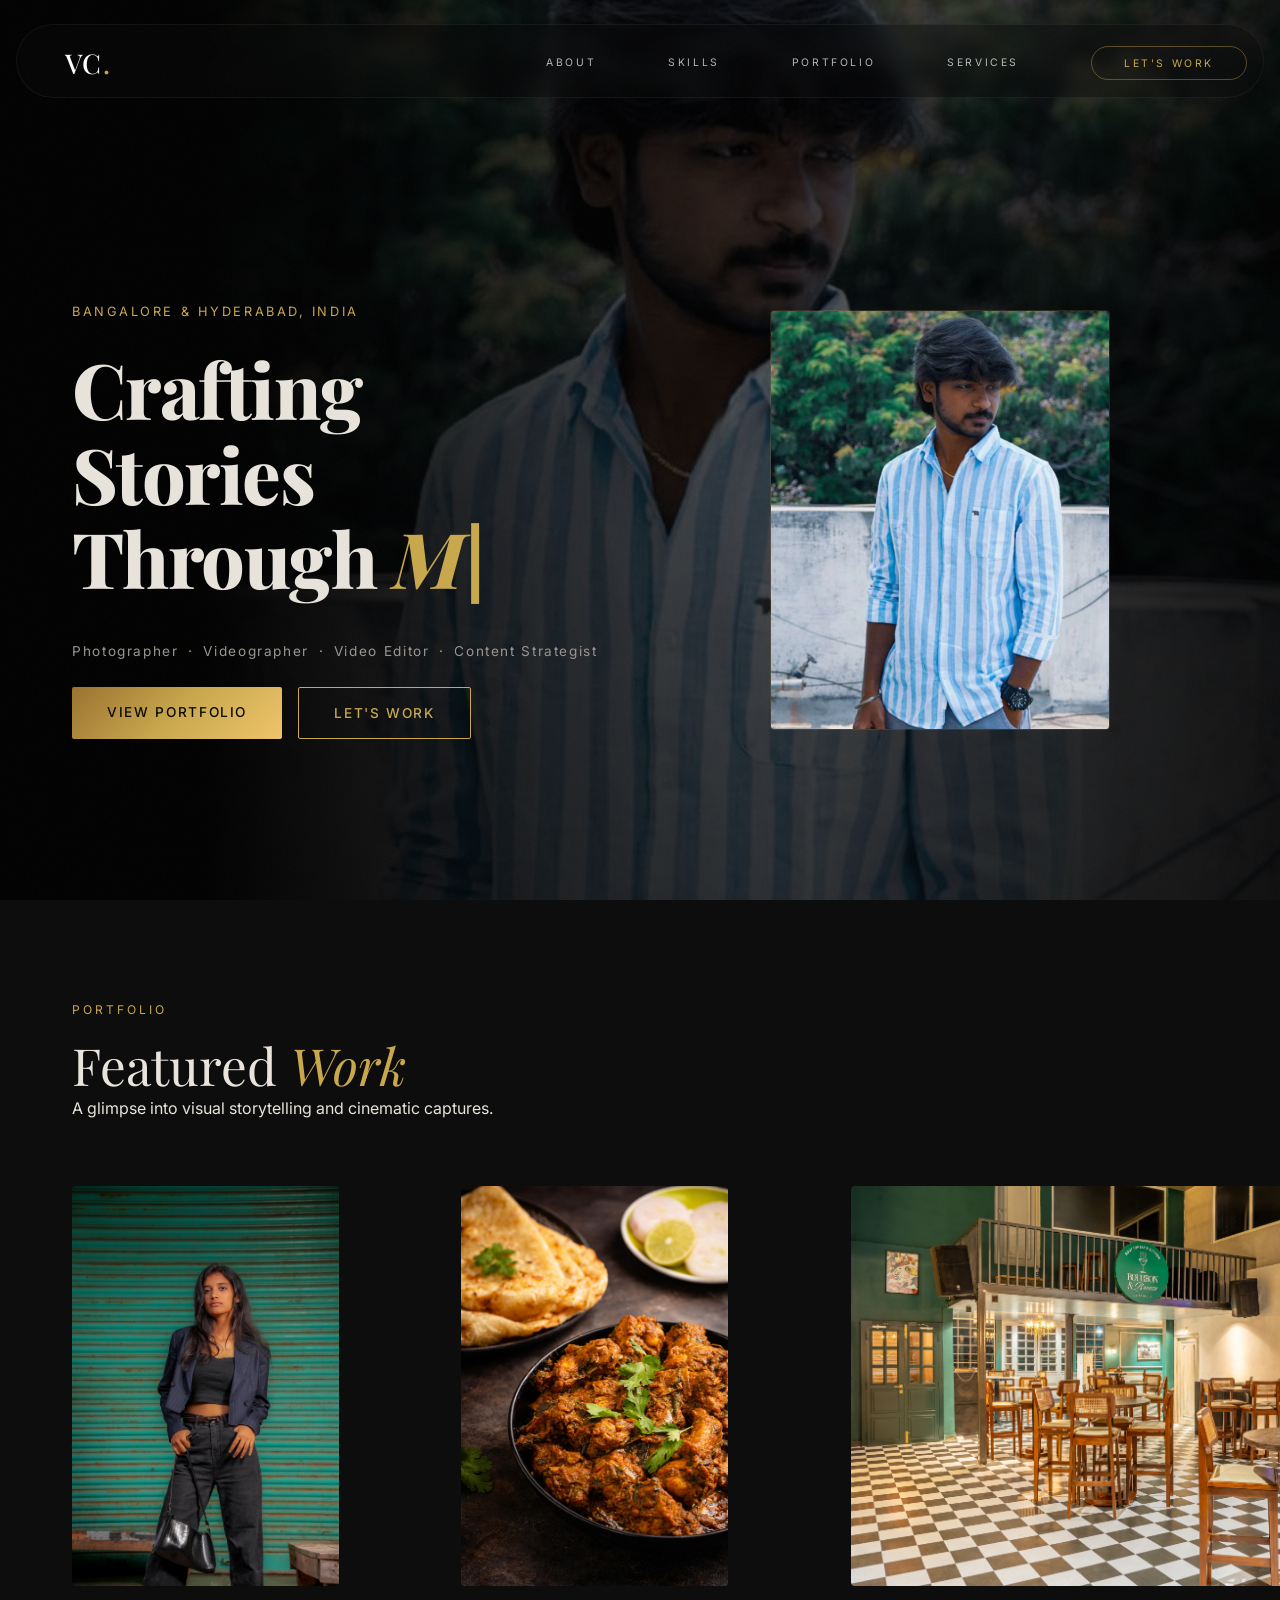
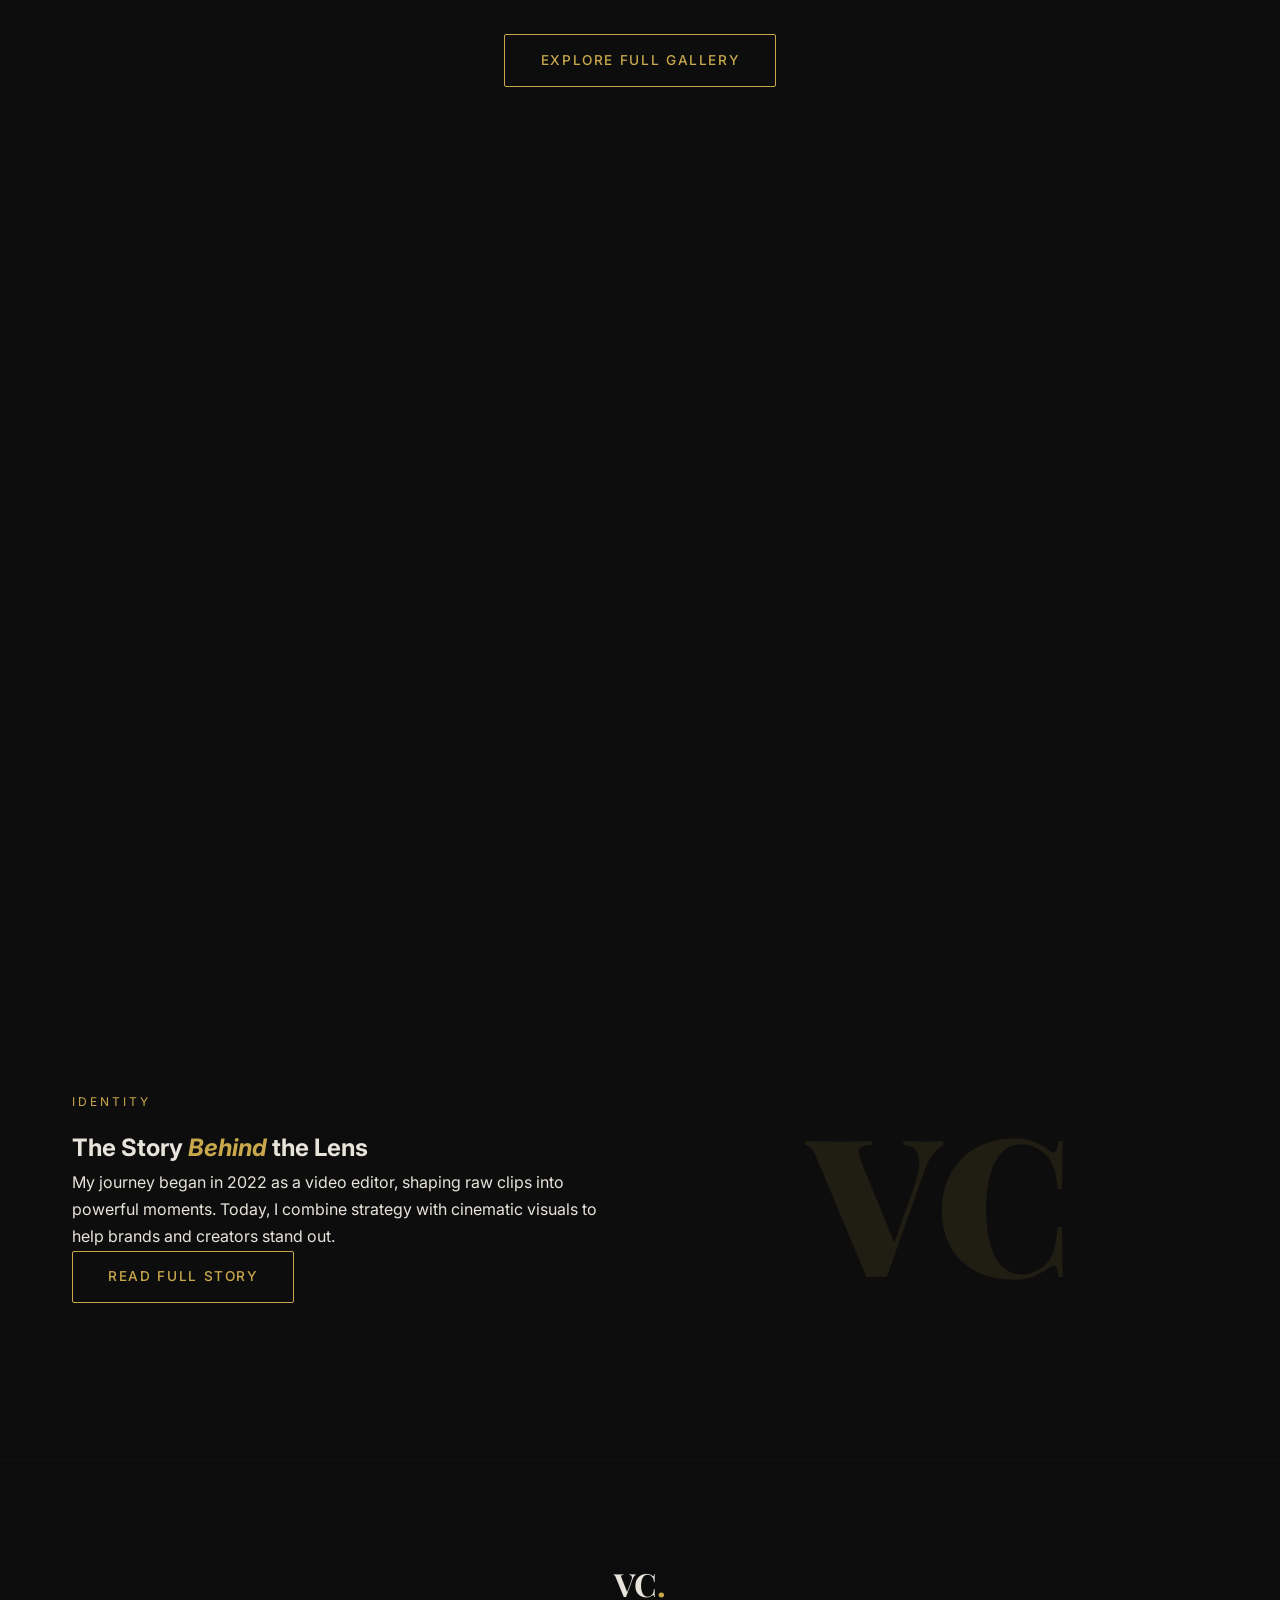
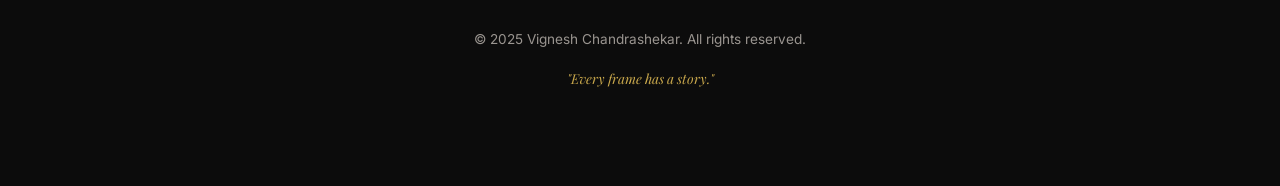
==== commit 733652b6: "Premium polish: home expansion, scroll bar, magnetic btns, mobile view, about timeline order, OG tag" ====
--- a/index.html
+++ b/index.html
@@ -13,9 +13,16 @@
         href="https://fonts.googleapis.com/css2?family=Playfair+Display:ital,wght@0,400..900;1,400..900&family=Satisfy&family=Inter:wght@300;400;500;600&display=swap"
         rel="stylesheet" />
     <link rel="stylesheet" href="style.css" />
+    <!-- Open Graph / Social Media -->
+    <meta property="og:type" content="website" />
+    <meta property="og:title" content="Vignesh Chandrashekar — Photographer · Videographer" />
+    <meta property="og:description"
+        content="Cinematic photographer, videographer, and content strategist based in Bangalore & Hyderabad." />
+    <meta property="og:image" content="portrait.jpg" />
 </head>
 
-<body>
+<body class="page-fade-in">
+    <div class="scroll-progress"></div>
     <div class="grain"></div>
 
     <nav id="navbar">
@@ -59,12 +66,9 @@
                     <span>Video Editor</span><span class="dot">·</span>
                     <span>Content Strategist</span>
                 </p>
-                <p class="hero-bio reveal">A passionate creative whose journey began in 2022 — shaping raw clips into
-                    powerful moments, building digital identities, and telling stories through motion, strategy, and
-                    light.</p>
                 <div class="hero-ctas reveal">
                     <a href="portfolio.html" class="btn btn-gold">View Portfolio</a>
-                    <a href="contact.html" class="btn btn-outline">Work With Me</a>
+                    <a href="contact.html" class="btn btn-outline">Let's Work</a>
                 </div>
             </div>
             <div class="hero-portrait reveal">
@@ -73,8 +77,85 @@
                     <img src="portrait.jpg" alt="Vignesh Chandrashekar" class="portrait-image">
                     <div class="portrait-fallback" id="portraitFallback"><span class="monogram">VC</span></div>
                 </div>
-                <div class="portrait-label"><span class="gold">Vignesh Chandrashekar</span><span>— Creative
-                        Professional</span></div>
+            </div>
+        </div>
+    </section>
+
+    <!-- FEATURED WORK TEASER -->
+    <section class="section section-dark">
+        <div class="container">
+            <div class="section-header reveal">
+                <span class="section-tag">Portfolio</span>
+                <h2 class="section-title">Featured <em class="gold-italic">Work</em></h2>
+                <p class="section-sub">A glimpse into visual storytelling and cinematic captures.</p>
+            </div>
+            <div class="featured-grid reveal">
+                <div class="featured-item port-12">
+                    <div class="featured-overlay">
+                        <h4>Fashion Editorial</h4><span>Style Study</span>
+                    </div>
+                </div>
+                <div class="featured-item port-20">
+                    <div class="featured-overlay">
+                        <h4>Product Portrait</h4><span>Clean Capture</span>
+                    </div>
+                </div>
+                <div class="featured-item port-26">
+                    <div class="featured-overlay">
+                        <h4>Bourbon Cafe</h4><span>Interior Design</span>
+                    </div>
+                </div>
+            </div>
+            <div class="section-footer reveal" style="text-align:center; margin-top:3rem;">
+                <a href="portfolio.html" class="btn btn-outline">Explore Full Gallery</a>
+            </div>
+        </div>
+    </section>
+
+    <!-- SERVICES PREVIEW -->
+    <section class="section">
+        <div class="container">
+            <div class="section-header reveal">
+                <span class="section-tag">Expertise</span>
+                <h2 class="section-title">Creative <em class="gold-italic">Solutions</em></h2>
+            </div>
+            <div class="services-preview-grid">
+                <div class="s-preview-card reveal">
+                    <div class="s-preview-icon">📷</div>
+                    <h3>Photography</h3>
+                    <p>Fashion, Interior, Food & Nature shots with professional retouching.</p>
+                </div>
+                <div class="s-preview-card reveal">
+                    <div class="s-preview-icon">🎬</div>
+                    <h3>Video Editing</h3>
+                    <p>Cinematic post-production, color grading, and social optimization.</p>
+                </div>
+                <div class="s-preview-card reveal">
+                    <div class="s-preview-icon">📱</div>
+                    <h3>Strategy</h3>
+                    <p>Building digital identities and managing content for creators.</p>
+                </div>
+            </div>
+            <div class="section-footer reveal" style="text-align:center; margin-top:3rem;">
+                <a href="services.html" class="btn btn-gold">All Services</a>
+            </div>
+        </div>
+    </section>
+
+    <!-- ABOUT TEASER -->
+    <section class="section section-dark">
+        <div class="container">
+            <div class="about-teaser reveal">
+                <div class="teaser-text">
+                    <span class="section-tag">Identity</span>
+                    <h2 class="section-title">The Story <em class="gold-italic">Behind</em> the Lens</h2>
+                    <p>My journey began in 2022 as a video editor, shaping raw clips into powerful moments. Today, I
+                        combine strategy with cinematic visuals to help brands and creators stand out.</p>
+                    <a href="about.html" class="btn btn-outline">Read Full Story</a>
+                </div>
+                <div class="teaser-visual">
+                    <div class="brand-monogram">VC</div>
+                </div>
             </div>
         </div>
     </section>
@@ -87,6 +168,7 @@
         </div>
     </footer>
 
+    <div class="back-to-top" id="backToTop">↑</div>
     <script src="script.js"></script>
 </body>
 
--- a/style.css
+++ b/style.css
@@ -68,6 +68,23 @@
 
 html {
     scroll-behavior: smooth;
+    /* Custom Scrollbar */
+    scrollbar-width: thin;
+    scrollbar-color: var(--gold) var(--bg);
+}
+
+html::-webkit-scrollbar {
+    width: 8px;
+}
+
+html::-webkit-scrollbar-track {
+    background: var(--bg);
+}
+
+html::-webkit-scrollbar-thumb {
+    background-color: var(--gold);
+    border-radius: 10px;
+    border: 2px solid var(--bg);
 }
 
 body {
@@ -77,6 +94,25 @@
     font-size: 16px;
     line-height: 1.7;
     overflow-x: hidden;
+    /* Page Transitions */
+    opacity: 0;
+    transition: opacity 0.5s ease-in-out;
+}
+
+body.page-fade-in {
+    opacity: 1;
+}
+
+/* Scroll Progress Bar */
+.scroll-progress {
+    position: fixed;
+    top: 0;
+    left: 0;
+    width: 0%;
+    height: 3px;
+    background: var(--gold);
+    z-index: 1000;
+    transition: width 0.1s linear;
 }
 
 /* ── Film Grain ── */
@@ -1534,6 +1570,7 @@
 
     .about-grid {
         gap: 3rem;
+        grid-template-columns: 1fr;
     }
 
     .portfolio-grid {
@@ -1559,7 +1596,72 @@
     }
 
     .section {
-        padding: 70px 0;
+        padding: 60px 0;
+    }
+
+    /* ── Home Page New Sections ── */
+    .featured-grid {
+        grid-template-columns: 1fr;
+        gap: 1.5rem;
+    }
+
+    .featured-item {
+        height: 300px;
+    }
+
+    .featured-overlay {
+        opacity: 1;
+        background: linear-gradient(to top, rgba(0, 0, 0, 0.75), transparent);
+    }
+
+    .services-preview-grid {
+        grid-template-columns: 1fr;
+        gap: 1.2rem;
+    }
+
+    .s-preview-card {
+        padding: 2rem 1.5rem;
+    }
+
+    .about-teaser {
+        grid-template-columns: 1fr;
+        gap: 2rem;
+        text-align: center;
+    }
+
+    .brand-monogram {
+        font-size: 6rem;
+        line-height: 1;
+    }
+
+    .section-header {
+        text-align: center;
+    }
+
+    .section-title {
+        font-size: 2rem;
+    }
+
+    /* ── About Timeline ── */
+    .timeline {
+        padding-left: 1.5rem;
+    }
+
+    .tl-content h4 {
+        font-size: 1rem;
+    }
+
+    .timeline-item {
+        margin-bottom: 2rem;
+    }
+
+    /* ── Back to Top ── */
+    .back-to-top {
+        bottom: 1.2rem;
+        right: 1.2rem;
+        width: 42px;
+        height: 42px;
+        font-size: 1.2rem;
     }
 }
 
@@ -1888,4 +1990,144 @@
     padding: 6rem 0;
     text-align: center;
     border-top: 1px solid rgba(255, 255, 255, 0.02);
+}
+
+/* ── Home Page Expansion ── */
+.section-dark {
+    background: #0d0d0d;
+}
+
+.featured-grid {
+    display: grid;
+    grid-template-columns: repeat(auto-fit, minmax(300px, 1fr));
+    gap: 2rem;
+    margin-top: 2rem;
+}
+
+.featured-item {
+    position: relative;
+    height: 400px;
+    background-size: cover;
+    background-position: center;
+    border-radius: 4px;
+    overflow: hidden;
+    cursor: pointer;
+}
+
+.featured-overlay {
+    position: absolute;
+    inset: 0;
+    background: linear-gradient(to top, rgba(0, 0, 0, 0.8), transparent);
+    display: flex;
+    flex-direction: column;
+    justify-content: flex-end;
+    padding: 2rem;
+    opacity: 0;
+    transition: opacity 0.4s;
+}
+
+.featured-item:hover .featured-overlay {
+    opacity: 1;
+}
+
+.featured-overlay h4 {
+    color: var(--gold);
+    font-family: 'Playfair Display', serif;
+    font-size: 1.5rem;
+    margin-bottom: 0.5rem;
+}
+
+.services-preview-grid {
+    display: grid;
+    grid-template-columns: repeat(3, 1fr);
+    gap: 2rem;
+}
+
+.s-preview-card {
+    background: var(--surface);
+    padding: 3rem 2rem;
+    border-radius: 4px;
+    border: 1px solid var(--border);
+    text-align: center;
+    transition: all 0.4s;
+}
+
+.s-preview-card:hover {
+    border-color: var(--gold-dim);
+    transform: translateY(-10px);
+}
+
+.s-preview-icon {
+    font-size: 3rem;
+    margin-bottom: 1.5rem;
+}
+
+.about-teaser {
+    display: grid;
+    grid-template-columns: 1fr 1fr;
+    gap: 4rem;
+    align-items: center;
+}
+
+.brand-monogram {
+    font-family: 'Playfair Display', serif;
+    font-size: 12rem;
+    color: var(--gold);
+    opacity: 0.1;
+    text-align: center;
+    font-weight: 900;
+}
+
+/* ── Back to Top ── */
+.back-to-top {
+    position: fixed;
+    bottom: 2rem;
+    right: 2rem;
+    width: 50px;
+    height: 50px;
+    background: var(--gold);
+    color: #000;
+    border-radius: 50%;
+    display: flex;
+    align-items: center;
+    justify-content: center;
+    cursor: pointer;
+    z-index: 1000;
+    opacity: 0;
+    visibility: hidden;
+    transition: all 0.4s;
+    box-shadow: 0 10px 30px rgba(0, 0, 0, 0.3);
+    font-size: 1.5rem;
+    font-weight: bold;
+}
+
+.back-to-top.show {
+    opacity: 1;
+    visibility: visible;
+}
+
+.back-to-top:hover {
+    transform: translateY(-5px);
+    background: #fff;
+}
+
+@media (max-width: 992px) {
+    .services-preview-grid {
+        grid-template-columns: repeat(2, 1fr);
+    }
+
+    .about-teaser {
+        grid-template-columns: 1fr;
+        text-align: center;
+    }
+}
+
+@media (max-width: 768px) {
+    .services-preview-grid {
+        grid-template-columns: 1fr;
+    }
+
+    .brand-monogram {
+        font-size: 8rem;
+    }
 }
